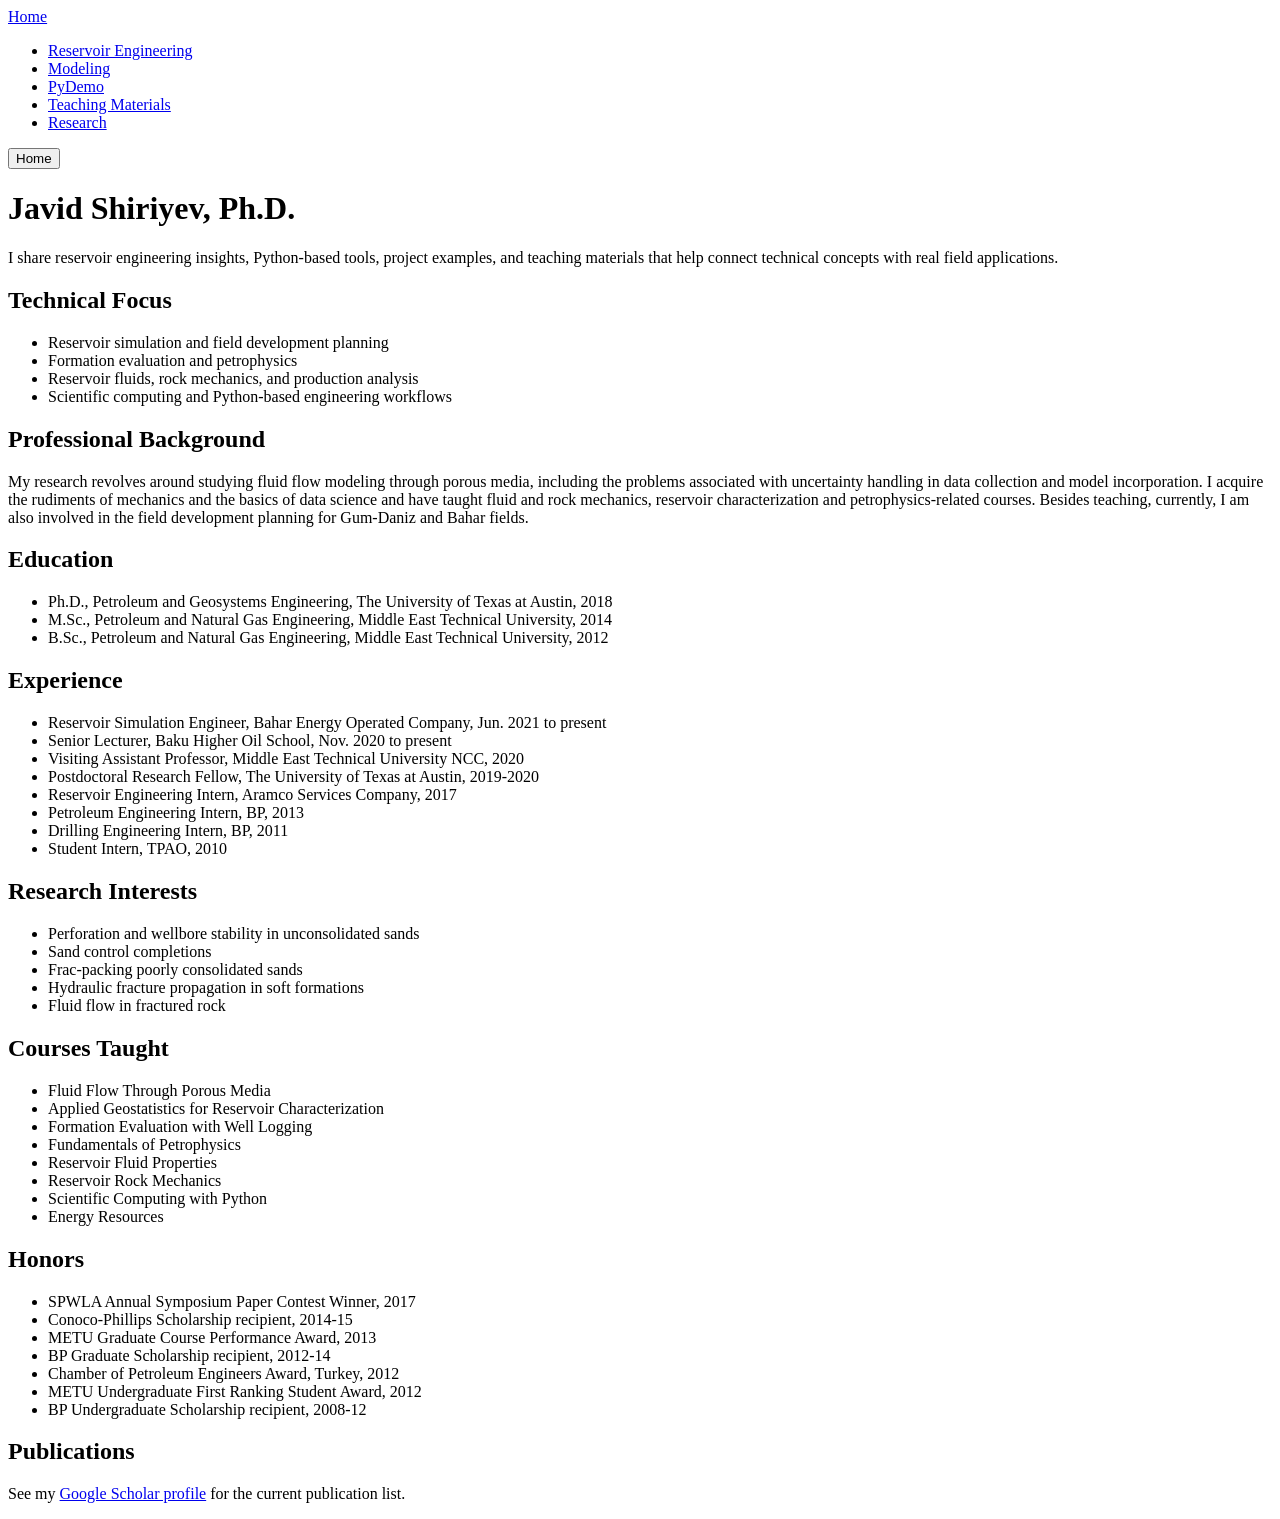
==== index.html @ 0d4826b6 "." ====
<!DOCTYPE html>

<html lang="en">

  <head>

    <meta charset="utf-8" />

    <meta name="viewport" content = "width=device-width, initial-scale=1.0">
    <meta name="keywords" content = "reservoir engineering, reservoir simulation, field development, petrophysics, formation evaluation, python tools, scientific computing, teaching materials">
    <meta name="description" content = "Reservoir engineering portfolio, Python tools, project examples, and teaching materials.">

    <title>Home | Shiriyev Portfolio</title>

    <link rel="stylesheet" href="./styles/main.css">
    <link rel="stylesheet" href="./styles/hybrid.css">

  </head>

  <body>

    <script src="./scripts/header.js"></script>
    <script src="./scripts/footer.js"></script>

    <div id="page-container">

      <page-header></page-header>

      <nav class="ribbon">
        <div class="title">
  <a href=".">Home</a>
</div>
<div class="links">
  <ul>
    
    <li><a href="reservoir_engineering" class="passive">Reservoir Engineering</a></li>
    
    <li><a href="modeling" class="passive">Modeling</a></li>
    
    <li><a href="pydemo" class="passive">PyDemo</a></li>
    
    <li><a href="teaching_materials" class="passive">Teaching Materials</a></li>
    
    <li><a href="research" class="passive">Research</a></li>
    
  </ul>
</div>
<a href="#" class="toggle">
  <span class="bar"></span>
  <span class="bar"></span>
  <span class="bar"></span>
</a>
      </nav>

      <main>

        
        <nav class="sidebar library">
        
          <button class="toggle">Home</button>

<div class="links">



  
</div>
        </nav>
        
        

        <div class="canvas">
          <div id="home" class="item page">
  <div class="column-one">
    <h1>Javid Shiriyev, Ph.D.</h1>

<p>I share reservoir engineering insights, Python-based tools, project examples, and teaching materials that help connect technical concepts with real field applications.</p>

<h2>Technical Focus</h2>

<ul>
<li>Reservoir simulation and field development planning</li>
<li>Formation evaluation and petrophysics</li>
<li>Reservoir fluids, rock mechanics, and production analysis</li>
<li>Scientific computing and Python-based engineering workflows</li>
</ul>

<h2>Professional Background</h2>

<p>My research revolves around studying fluid flow modeling through porous media, including the problems associated with uncertainty handling in data collection and model incorporation. I acquire the rudiments of mechanics and the basics of data science and have taught fluid and rock mechanics, reservoir characterization and petrophysics-related courses. Besides teaching, currently, I am also involved in the field development planning for Gum-Daniz and Bahar fields.</p>

<h2>Education</h2>

<ul>
<li>Ph.D., Petroleum and Geosystems Engineering, The University of Texas at Austin, 2018</li>
<li>M.Sc., Petroleum and Natural Gas Engineering, Middle East Technical University, 2014</li>
<li>B.Sc., Petroleum and Natural Gas Engineering, Middle East Technical University, 2012</li>
</ul>

<h2>Experience</h2>

<ul>
<li>Reservoir Simulation Engineer, Bahar Energy Operated Company, Jun. 2021 to present</li>
<li>Senior Lecturer, Baku Higher Oil School, Nov. 2020 to present</li>
<li>Visiting Assistant Professor, Middle East Technical University NCC, 2020</li>
<li>Postdoctoral Research Fellow, The University of Texas at Austin, 2019-2020</li>
<li>Reservoir Engineering Intern, Aramco Services Company, 2017</li>
<li>Petroleum Engineering Intern, BP, 2013</li>
<li>Drilling Engineering Intern, BP, 2011</li>
<li>Student Intern, TPAO, 2010</li>
</ul>

<h2>Research Interests</h2>

<ul>
<li>Perforation and wellbore stability in unconsolidated sands</li>
<li>Sand control completions</li>
<li>Frac-packing poorly consolidated sands </li>
<li>Hydraulic fracture propagation in soft formations</li>
<li>Fluid flow in fractured rock</li>
</ul>

<h2>Courses Taught</h2>

<ul>
<li>Fluid Flow Through Porous Media</li>
<li>Applied Geostatistics for Reservoir Characterization</li>
<li>Formation Evaluation with Well Logging</li>
<li>Fundamentals of Petrophysics</li>
<li>Reservoir Fluid Properties</li>
<li>Reservoir Rock Mechanics</li>
<li>Scientific Computing with Python</li>
<li>Energy Resources</li>
</ul>

<h2>Honors</h2>

<ul>
<li>SPWLA Annual Symposium Paper Contest Winner, 2017</li>
<li>Conoco-Phillips Scholarship recipient, 2014-15</li>
<li>METU Graduate Course Performance Award, 2013</li>
<li>BP Graduate Scholarship recipient, 2012-14</li>
<li>Chamber of Petroleum Engineers Award, Turkey, 2012</li>
<li>METU Undergraduate First Ranking Student Award, 2012</li>
<li>BP Undergraduate Scholarship recipient, 2008-12</li>
</ul>

<h2>Publications</h2>

<p>See my <a href="https://scholar.google.com/citations?user=YvggY5wAAAAJ&hl=en">Google Scholar profile</a> for the current publication list.</p>

  </div>
</div>

        </div>

      </main>

      <page-footer></page-footer>
      
    </div>

    <script src="./scripts/main.js"></script>
    <script src="./scripts/ribbon.js"></script>
    <script src="./scripts/sidebar.js"></script>
    <script src="./scripts/hybrid.js"></script>
    <script src="./scripts/canvas.js"></script>

  </body>

</html>
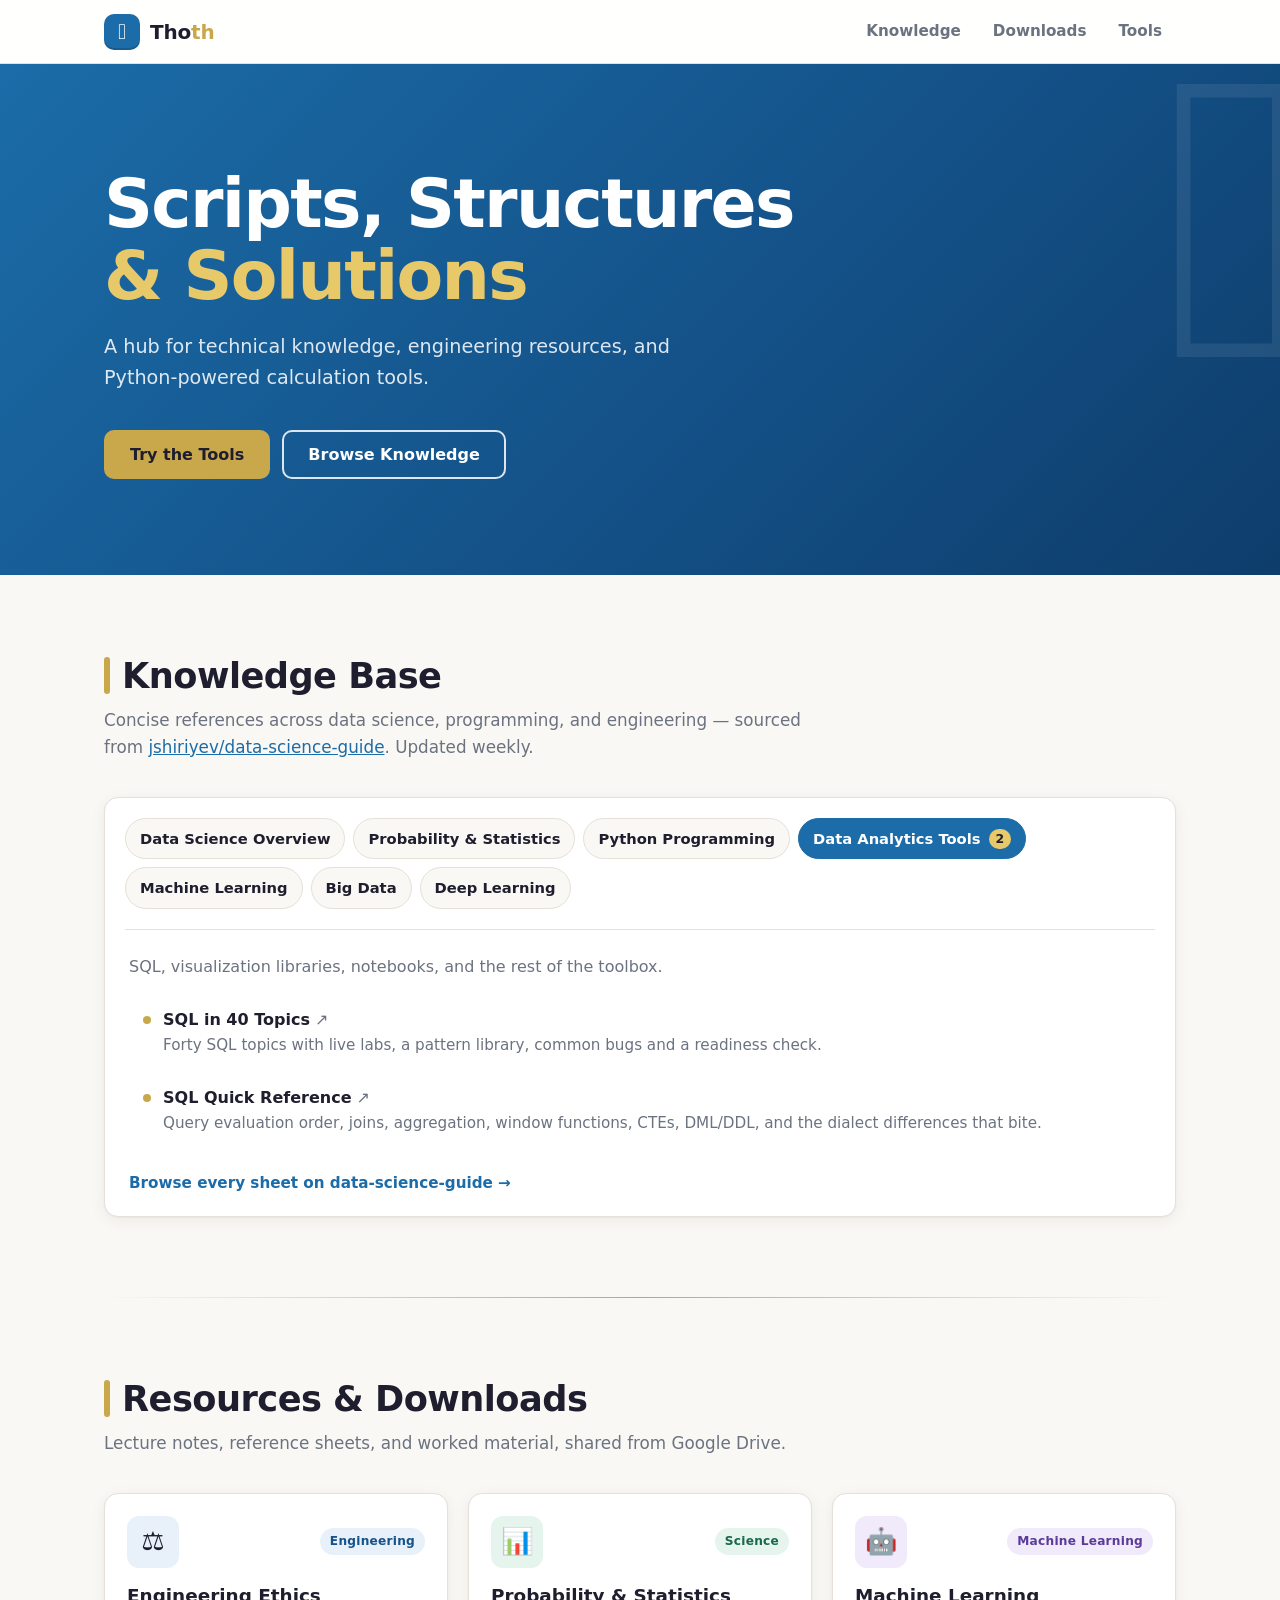
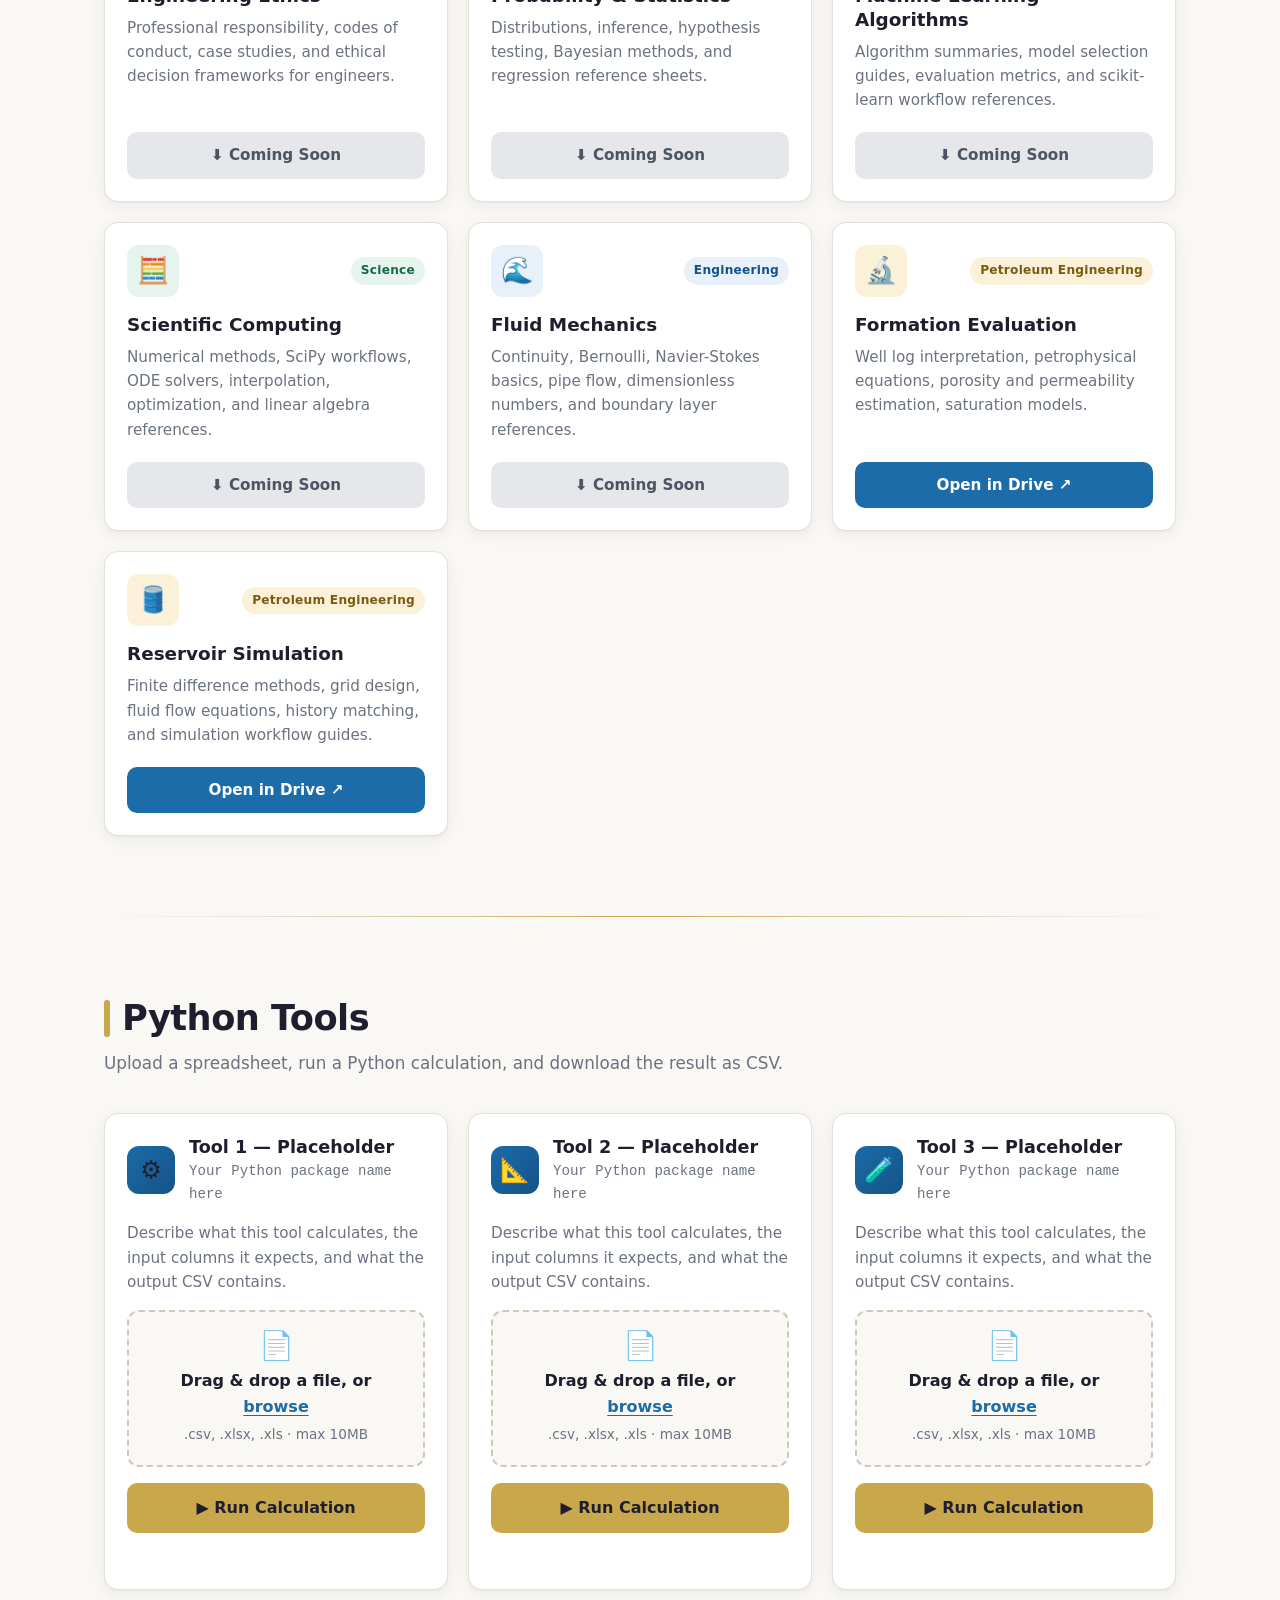
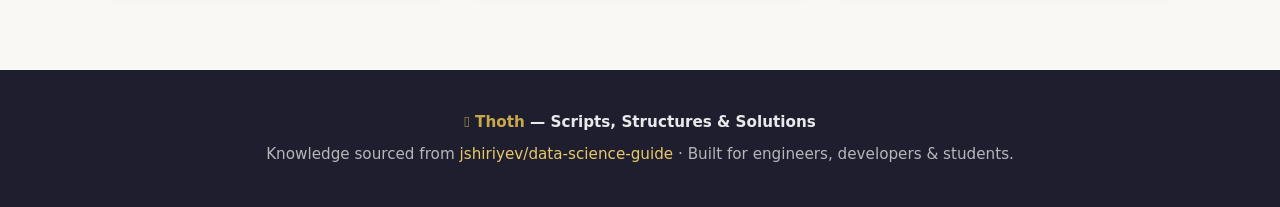
==== commit faeab114: "Replace the site with a single-page Thoth hub Remove the Jinja build system, layouts, docs pages and" ====
--- a/index.html
+++ b/index.html
@@ -1,171 +1,849 @@
 <!DOCTYPE html>
-
 <html lang="en">
-
-  <head>
-
-    <meta charset="utf-8" />
-
-    <meta name="viewport" content = "width=device-width, initial-scale=1.0">
-    <meta name="keywords" content = "reservoir engineering, reservoir simulation, field development, petrophysics, formation evaluation, python tools, scientific computing, teaching materials">
-    <meta name="description" content = "Reservoir engineering portfolio, Python tools, project examples, and teaching materials.">
-
-    <title>Home | Shiriyev Portfolio</title>
-
-    <link rel="stylesheet" href="./styles/main.css">
-    <link rel="stylesheet" href="./styles/hybrid.css">
-
-  </head>
-
-  <body>
-
-    <script src="./scripts/header.js"></script>
-    <script src="./scripts/footer.js"></script>
-
-    <div id="page-container">
-
-      <page-header></page-header>
-
-      <nav class="ribbon">
-        <div class="title">
-  <a href=".">Home</a>
-</div>
-<div class="links">
-  <ul>
-    
-    <li><a href="reservoir_engineering" class="passive">Reservoir Engineering</a></li>
-    
-    <li><a href="modeling" class="passive">Modeling</a></li>
-    
-    <li><a href="pydemo" class="passive">PyDemo</a></li>
-    
-    <li><a href="teaching_materials" class="passive">Teaching Materials</a></li>
-    
-    <li><a href="research" class="passive">Research</a></li>
-    
-  </ul>
-</div>
-<a href="#" class="toggle">
-  <span class="bar"></span>
-  <span class="bar"></span>
-  <span class="bar"></span>
-</a>
-      </nav>
-
-      <main>
-
-        
-        <nav class="sidebar library">
-        
-          <button class="toggle">Home</button>
-
-<div class="links">
-
-
-
-  
-</div>
-        </nav>
-        
-        
-
-        <div class="canvas">
-          <div id="home" class="item page">
-  <div class="column-one">
-    <h1>Javid Shiriyev, Ph.D.</h1>
-
-<p>I share reservoir engineering insights, Python-based tools, project examples, and teaching materials that help connect technical concepts with real field applications.</p>
-
-<h2>Technical Focus</h2>
-
-<ul>
-<li>Reservoir simulation and field development planning</li>
-<li>Formation evaluation and petrophysics</li>
-<li>Reservoir fluids, rock mechanics, and production analysis</li>
-<li>Scientific computing and Python-based engineering workflows</li>
-</ul>
-
-<h2>Professional Background</h2>
-
-<p>My research revolves around studying fluid flow modeling through porous media, including the problems associated with uncertainty handling in data collection and model incorporation. I acquire the rudiments of mechanics and the basics of data science and have taught fluid and rock mechanics, reservoir characterization and petrophysics-related courses. Besides teaching, currently, I am also involved in the field development planning for Gum-Daniz and Bahar fields.</p>
-
-<h2>Education</h2>
-
-<ul>
-<li>Ph.D., Petroleum and Geosystems Engineering, The University of Texas at Austin, 2018</li>
-<li>M.Sc., Petroleum and Natural Gas Engineering, Middle East Technical University, 2014</li>
-<li>B.Sc., Petroleum and Natural Gas Engineering, Middle East Technical University, 2012</li>
-</ul>
-
-<h2>Experience</h2>
-
-<ul>
-<li>Reservoir Simulation Engineer, Bahar Energy Operated Company, Jun. 2021 to present</li>
-<li>Senior Lecturer, Baku Higher Oil School, Nov. 2020 to present</li>
-<li>Visiting Assistant Professor, Middle East Technical University NCC, 2020</li>
-<li>Postdoctoral Research Fellow, The University of Texas at Austin, 2019-2020</li>
-<li>Reservoir Engineering Intern, Aramco Services Company, 2017</li>
-<li>Petroleum Engineering Intern, BP, 2013</li>
-<li>Drilling Engineering Intern, BP, 2011</li>
-<li>Student Intern, TPAO, 2010</li>
-</ul>
-
-<h2>Research Interests</h2>
-
-<ul>
-<li>Perforation and wellbore stability in unconsolidated sands</li>
-<li>Sand control completions</li>
-<li>Frac-packing poorly consolidated sands </li>
-<li>Hydraulic fracture propagation in soft formations</li>
-<li>Fluid flow in fractured rock</li>
-</ul>
-
-<h2>Courses Taught</h2>
-
-<ul>
-<li>Fluid Flow Through Porous Media</li>
-<li>Applied Geostatistics for Reservoir Characterization</li>
-<li>Formation Evaluation with Well Logging</li>
-<li>Fundamentals of Petrophysics</li>
-<li>Reservoir Fluid Properties</li>
-<li>Reservoir Rock Mechanics</li>
-<li>Scientific Computing with Python</li>
-<li>Energy Resources</li>
-</ul>
-
-<h2>Honors</h2>
-
-<ul>
-<li>SPWLA Annual Symposium Paper Contest Winner, 2017</li>
-<li>Conoco-Phillips Scholarship recipient, 2014-15</li>
-<li>METU Graduate Course Performance Award, 2013</li>
-<li>BP Graduate Scholarship recipient, 2012-14</li>
-<li>Chamber of Petroleum Engineers Award, Turkey, 2012</li>
-<li>METU Undergraduate First Ranking Student Award, 2012</li>
-<li>BP Undergraduate Scholarship recipient, 2008-12</li>
-</ul>
-
-<h2>Publications</h2>
-
-<p>See my <a href="https://scholar.google.com/citations?user=YvggY5wAAAAJ&hl=en">Google Scholar profile</a> for the current publication list.</p>
-
+<head>
+<meta charset="utf-8">
+<meta name="viewport" content="width=device-width, initial-scale=1">
+<meta name="color-scheme" content="light">
+<meta name="theme-color" content="#1B6CA8">
+<title>Thoth — Scripts, Structures &amp; Solutions</title>
+<meta name="description" content="A hub for technical knowledge, engineering resources, and Python-powered calculation tools.">
+<link rel="icon" href="data:image/svg+xml,%3Csvg xmlns='http://www.w3.org/2000/svg' viewBox='0 0 64 64'%3E%3Crect width='64' height='64' rx='14' fill='%231B6CA8'/%3E%3Ctext x='32' y='45' font-family='Georgia,serif' font-size='38' font-weight='700' text-anchor='middle' fill='%23e8c96a'%3ET%3C/text%3E%3C/svg%3E">
+<style>
+  :root {
+    color-scheme: light;
+    --blue: #1B6CA8;
+    --blue-dark: #145289;
+    --gold: #C9A84C;
+    --gold-light: #e8c96a;
+    --bg: #FAF8F4;
+    --surface: #FFFFFF;
+    --text: #1E1E2E;
+    --muted: #6B7280;
+    --border: #E5E0D8;
+
+    --nav-h: 64px;
+    --radius: 14px;
+    --shadow: 0 1px 2px rgba(30, 30, 46, .04), 0 4px 16px rgba(30, 30, 46, .06);
+    --shadow-hover: 0 2px 4px rgba(30, 30, 46, .05), 0 12px 28px rgba(30, 30, 46, .10);
+    --font: system-ui, -apple-system, "Segoe UI", Roboto, "Helvetica Neue", Arial, sans-serif;
+    --font-mono: ui-monospace, SFMono-Regular, Menlo, Consolas, "Liberation Mono", monospace;
+    --font-glyph: "Segoe UI Historic", "Noto Sans Egyptian Hieroglyphs", "Aegyptus", serif;
+  }
+
+  *, *::before, *::after { box-sizing: border-box; }
+
+  html { scroll-behavior: smooth; -webkit-text-size-adjust: 100%; }
+  @media (prefers-reduced-motion: reduce) {
+    html { scroll-behavior: auto; }
+    *, *::before, *::after { transition: none !important; }
+  }
+
+  body {
+    margin: 0;
+    background: var(--bg);
+    color: var(--text);
+    font-family: var(--font);
+    font-size: 16px;
+    line-height: 1.6;
+    -webkit-font-smoothing: antialiased;
+    overflow-x: hidden;
+  }
+
+  a { color: var(--blue); }
+  a:hover { color: var(--blue-dark); }
+  :focus-visible { outline: 3px solid var(--gold); outline-offset: 2px; border-radius: 6px; }
+  code { font-family: var(--font-mono); font-size: .9em; }
+
+  .container { width: 100%; max-width: 1120px; margin: 0 auto; padding: 0 24px; }
+  .glyph { font-family: var(--font-glyph); font-style: normal; line-height: 1; }
+
+  /* ── Navigation ─────────────────────────────────────────────── */
+  .nav {
+    position: sticky; top: 0; z-index: 100;
+    height: var(--nav-h);
+    background: rgba(255, 255, 255, .92);
+    -webkit-backdrop-filter: saturate(160%) blur(10px);
+    backdrop-filter: saturate(160%) blur(10px);
+    border-bottom: 1px solid var(--border);
+  }
+  .nav .container { height: 100%; display: flex; align-items: center; justify-content: space-between; gap: 12px; }
+
+  .brand { display: inline-flex; align-items: center; gap: 10px; text-decoration: none; color: var(--text); flex-shrink: 0; }
+  .brand:hover { color: var(--text); }
+  .brand-mark {
+    width: 36px; height: 36px; border-radius: 10px;
+    display: grid; place-items: center;
+    background: var(--blue); color: #fff; font-size: 22px;
+    box-shadow: inset 0 -2px 0 rgba(0, 0, 0, .15);
+  }
+  .brand-name { font-size: 1.25rem; font-weight: 800; letter-spacing: -.01em; }
+  .brand-name span { color: var(--gold); }
+
+  .nav-links { display: flex; gap: 4px; list-style: none; margin: 0; padding: 0; }
+  .nav-links a {
+    display: block; padding: 8px 14px; border-radius: 999px;
+    color: var(--muted); font-size: .95rem; font-weight: 600; text-decoration: none;
+    transition: color .15s, background-color .15s;
+  }
+  .nav-links a:hover { color: var(--blue); background: rgba(27, 108, 168, .06); }
+  .nav-links a.active { color: var(--blue); background: rgba(27, 108, 168, .10); box-shadow: inset 0 -2px 0 var(--gold); }
+
+  /* ── Hero ───────────────────────────────────────────────────── */
+  .hero {
+    position: relative; overflow: hidden;
+    background: linear-gradient(135deg, var(--blue) 0%, var(--blue-dark) 55%, #0e3d6b 100%);
+    color: #fff;
+    padding: 104px 0 96px;
+  }
+  .hero-glyph {
+    position: absolute; top: -.12em; right: -.08em;
+    font-size: clamp(12rem, 32vw, 26rem);
+    color: #fff; opacity: .08;
+    pointer-events: none; user-select: none;
+  }
+  .hero .container { position: relative; }
+  .hero h1 {
+    margin: 0 0 20px;
+    font-size: clamp(2.4rem, 6.2vw, 4.25rem);
+    line-height: 1.06; font-weight: 800; letter-spacing: -.025em;
+  }
+  .hero h1 .accent { color: var(--gold-light); }
+  .hero p { margin: 0 0 36px; max-width: 580px; font-size: clamp(1.05rem, 2vw, 1.2rem); color: rgba(255, 255, 255, .86); }
+  .hero-actions { display: flex; flex-wrap: wrap; gap: 12px; }
+
+  .btn {
+    display: inline-flex; align-items: center; justify-content: center; gap: 8px;
+    padding: 13px 24px; border-radius: 10px;
+    font: inherit; font-weight: 700; font-size: 1rem; line-height: 1.2;
+    text-decoration: none; cursor: pointer; border: 2px solid transparent;
+    transition: background-color .15s, border-color .15s, color .15s, transform .15s, box-shadow .15s;
+  }
+  .btn-gold { background: var(--gold); color: var(--text); border-color: var(--gold); }
+  .btn-gold:hover { background: var(--gold-light); border-color: var(--gold-light); color: var(--text); transform: translateY(-1px); }
+  .btn-ghost { background: transparent; color: #fff; border-color: rgba(255, 255, 255, .85); }
+  .btn-ghost:hover { background: rgba(255, 255, 255, .12); color: #fff; border-color: #fff; }
+
+  /* ── Sections ───────────────────────────────────────────────── */
+  .section { padding: 80px 0; scroll-margin-top: var(--nav-h); }
+  .section-head { margin-bottom: 36px; }
+  .section-head h2 {
+    display: flex; align-items: center; gap: 12px;
+    margin: 0 0 10px; font-size: clamp(1.7rem, 3.4vw, 2.2rem); line-height: 1.2; letter-spacing: -.015em;
+  }
+  .section-head h2::before { content: ""; width: 6px; height: 1.05em; border-radius: 3px; background: var(--gold); flex-shrink: 0; }
+  .section-head p { margin: 0; max-width: 720px; color: var(--muted); font-size: 1.05rem; }
+
+  hr.divider {
+    border: 0; height: 1px; margin: 0 auto; max-width: 1072px;
+    background: linear-gradient(90deg, transparent, var(--border) 15%, var(--gold) 50%, var(--border) 85%, transparent);
+  }
+
+  .card-surface { background: var(--surface); border: 1px solid var(--border); border-radius: var(--radius); box-shadow: var(--shadow); }
+
+  /* ── Knowledge Base ─────────────────────────────────────────── */
+  .kb { padding: 20px; }
+  .tabs { display: flex; flex-wrap: wrap; gap: 8px; padding-bottom: 20px; border-bottom: 1px solid var(--border); }
+  .tab {
+    display: inline-flex; align-items: center; gap: 8px;
+    padding: 8px 14px; border-radius: 999px;
+    border: 1px solid var(--border); background: var(--bg); color: var(--text);
+    font: inherit; font-size: .92rem; font-weight: 600; cursor: pointer;
+    transition: background-color .15s, color .15s, border-color .15s;
+  }
+  .tab:hover { border-color: var(--blue); color: var(--blue); }
+  .tab[aria-selected="true"] { background: var(--blue); border-color: var(--blue); color: #fff; }
+  .tab .count {
+    min-width: 22px; padding: 0 7px; border-radius: 999px;
+    background: rgba(201, 168, 76, .22); color: #6b5210;
+    font-size: .78rem; font-weight: 700; line-height: 20px; text-align: center;
+  }
+  .tab[aria-selected="true"] .count { background: var(--gold-light); color: var(--text); }
+
+  .tabpanel { padding: 24px 4px 4px; }
+  .tabpanel:focus-visible { outline-offset: 4px; }
+  .panel-blurb { margin: 0 0 16px; color: var(--muted); }
+
+  .sheet-list { list-style: none; margin: 0; padding: 0; display: grid; gap: 4px; }
+  .sheet-list a {
+    position: relative; display: block;
+    padding: 12px 14px 12px 34px; border-radius: 10px;
+    color: var(--text); text-decoration: none;
+    transition: background-color .15s;
+  }
+  .sheet-list a::before {
+    content: ""; position: absolute; left: 14px; top: 21px;
+    width: 8px; height: 8px; border-radius: 50%; background: var(--gold);
+  }
+  .sheet-list a:hover { background: #F5F1E8; }
+  .sheet-list strong { display: block; font-weight: 700; color: var(--text); }
+  .sheet-list a:hover strong { color: var(--blue); }
+  .sheet-list strong::after { content: " ↗"; color: var(--muted); font-weight: 400; }
+  .sheet-list span { display: block; color: var(--muted); font-size: .95rem; }
+
+  .notice {
+    margin: 0; padding: 18px 20px; border-radius: 12px;
+    border: 2px dashed var(--gold); background: #FFF8E6; color: #6b5210;
+  }
+  .notice code { background: rgba(201, 168, 76, .18); padding: 1px 6px; border-radius: 5px; color: #5a4409; }
+
+  .kb-foot { margin: 20px 4px 0; font-size: .95rem; }
+  .kb-foot a { font-weight: 600; text-decoration: none; }
+  .kb-foot a:hover { text-decoration: underline; }
+
+  /* ── Shared card grid ───────────────────────────────────────── */
+  .grid { display: grid; gap: 20px; }
+  .grid-res { grid-template-columns: repeat(auto-fill, minmax(min(290px, 100%), 1fr)); }
+  .grid-tools { grid-template-columns: repeat(auto-fill, minmax(min(320px, 100%), 1fr)); }
+
+  .tone-eng  { --tone-bg: #E8F1FA; --tone-fg: #145289; }
+  .tone-sci  { --tone-bg: #E6F4EE; --tone-fg: #17694A; }
+  .tone-ml   { --tone-bg: #F0EAFB; --tone-fg: #5B3A99; }
+  .tone-pet  { --tone-bg: #FBF1D9; --tone-fg: #7A5A12; }
+
+  /* ── Resources & Downloads ──────────────────────────────────── */
+  .res-card {
+    display: flex; flex-direction: column; padding: 22px;
+    transition: transform .18s, box-shadow .18s;
+  }
+  .res-card:hover { transform: translateY(-2px); box-shadow: var(--shadow-hover); }
+  .res-top { display: flex; align-items: center; justify-content: space-between; gap: 12px; margin-bottom: 16px; }
+  .res-icon {
+    width: 52px; height: 52px; border-radius: 12px; flex-shrink: 0;
+    display: grid; place-items: center; font-size: 26px;
+    background: var(--tone-bg);
+  }
+  .badge {
+    display: inline-block; padding: 4px 10px; border-radius: 999px;
+    background: var(--tone-bg); color: var(--tone-fg);
+    font-size: .76rem; font-weight: 700; letter-spacing: .02em; text-align: right;
+  }
+  .res-card h3 { margin: 0 0 8px; font-size: 1.15rem; line-height: 1.3; }
+  .res-card p { margin: 0 0 20px; color: var(--muted); font-size: .95rem; }
+
+  .btn-dl {
+    margin-top: auto; align-self: stretch;
+    display: inline-flex; align-items: center; justify-content: center; gap: 8px;
+    padding: 11px 16px; border-radius: 10px;
+    background: var(--blue); color: #fff;
+    font-weight: 700; font-size: .95rem; text-decoration: none;
+    transition: background-color .15s;
+  }
+  .btn-dl:hover { background: var(--blue-dark); color: #fff; }
+  .btn-dl.is-disabled { background: #E5E7EB; color: #4B5563; cursor: not-allowed; }
+  .btn-dl.is-disabled:hover { background: #E5E7EB; color: #4B5563; }
+
+  /* ── Python Tools ───────────────────────────────────────────── */
+  .tool-card { display: flex; flex-direction: column; gap: 16px; padding: 22px; }
+  .tool-head { display: flex; align-items: center; gap: 14px; }
+  .tool-icon {
+    width: 48px; height: 48px; border-radius: 12px; flex-shrink: 0;
+    display: grid; place-items: center; font-size: 24px;
+    background: linear-gradient(135deg, var(--blue), var(--blue-dark));
+  }
+  .tool-head h3 { margin: 0; font-size: 1.1rem; line-height: 1.3; }
+  .tool-sub { margin: 2px 0 0; color: var(--muted); font-size: .88rem; font-family: var(--font-mono); }
+  .tool-desc { margin: 0; color: var(--muted); font-size: .95rem; }
+
+  .dropzone {
+    display: flex; flex-direction: column; align-items: center; justify-content: center; gap: 4px;
+    min-height: 148px; padding: 20px 16px; border-radius: 12px;
+    border: 2px dashed #CFC8BB; background: var(--bg);
+    text-align: center; cursor: pointer;
+    transition: border-color .15s, background-color .15s;
+  }
+  .dropzone:hover, .dropzone.is-over { border-color: var(--blue); background: #EEF5FB; }
+  .dropzone.has-file { border-style: solid; border-color: var(--gold); background: #FFFBF0; }
+  .dz-icon { font-size: 28px; line-height: 1; margin-bottom: 4px; }
+  .dz-main { font-weight: 600; }
+  .dz-main u { color: var(--blue); text-underline-offset: 3px; }
+  .dz-hint { color: var(--muted); font-size: .85rem; }
+  .dz-file { margin-top: 6px; max-width: 100%; font-weight: 700; color: var(--text); word-break: break-all; }
+
+  .btn-run {
+    width: 100%; padding: 12px 16px; border-radius: 10px; border: 0;
+    background: var(--gold); color: var(--text);
+    font: inherit; font-weight: 700; cursor: pointer;
+    transition: background-color .15s;
+  }
+  .btn-run:hover { background: var(--gold-light); }
+  .btn-run:disabled { opacity: .65; cursor: progress; }
+
+  .tool-status { min-height: 1.5em; margin-top: -4px; font-size: .92rem; font-weight: 600; }
+  .tool-status.is-warn  { color: #92400E; }
+  .tool-status.is-error { color: #B42318; }
+  .tool-status.is-ok    { color: #17694A; }
+  .tool-status.is-busy  { color: var(--blue); }
+
+  /* ── Footer ─────────────────────────────────────────────────── */
+  .footer { background: var(--text); color: rgba(255, 255, 255, .68); padding: 40px 0; text-align: center; font-size: .95rem; }
+  .footer p { margin: 0; }
+  .footer p + p { margin-top: 8px; }
+  .footer .f-brand { color: rgba(255, 255, 255, .9); font-weight: 600; }
+  .footer .f-brand .glyph, .footer .f-brand strong { color: var(--gold); }
+  .footer a { color: var(--gold-light); text-decoration: none; }
+  .footer a:hover { color: #fff; text-decoration: underline; }
+
+  /* ── Responsive ─────────────────────────────────────────────── */
+  @media (max-width: 720px) {
+    .section { padding: 56px 0; }
+    .hero { padding: 72px 0 64px; }
+    .kb { padding: 16px; }
+  }
+  @media (max-width: 480px) {
+    .container { padding: 0 16px; }
+    .brand { gap: 8px; }
+    .brand-mark { width: 32px; height: 32px; font-size: 19px; border-radius: 9px; }
+    .brand-name { font-size: 1.1rem; }
+    .nav-links { gap: 0; }
+    .nav-links a { padding: 7px 9px; font-size: .88rem; }
+    .hero-actions .btn { flex: 1 1 100%; }
+    .tabs { gap: 6px; }
+    .tab { padding: 7px 12px; font-size: .88rem; }
+    .res-card, .tool-card { padding: 18px; }
+  }
+</style>
+</head>
+<body>
+
+<nav class="nav" aria-label="Primary">
+  <div class="container">
+    <a class="brand" href="#top" aria-label="Thoth — back to top">
+      <span class="brand-mark glyph" aria-hidden="true">𓅓</span>
+      <span class="brand-name">Tho<span>th</span></span>
+    </a>
+    <ul class="nav-links">
+      <li><a href="#knowledge">Knowledge</a></li>
+      <li><a href="#downloads">Downloads</a></li>
+      <li><a href="#tools">Tools</a></li>
+    </ul>
   </div>
-</div>
-
+</nav>
+
+<header class="hero" id="top">
+  <span class="hero-glyph glyph" aria-hidden="true">𓂀</span>
+  <div class="container">
+    <h1>Scripts, Structures<br><span class="accent">&amp; Solutions</span></h1>
+    <p>A hub for technical knowledge, engineering resources, and Python-powered calculation tools.</p>
+    <div class="hero-actions">
+      <a class="btn btn-gold" href="#tools">Try the Tools</a>
+      <a class="btn btn-ghost" href="#knowledge">Browse Knowledge</a>
+    </div>
+  </div>
+</header>
+
+<main>
+
+  <!-- ── Section 1 — Knowledge Base ─────────────────────────────
+       Tabs are built by the script below from data-science-guide's published
+       catalog (data/catalog.js), so new weekly sheets appear here on their own. -->
+  <section class="section" id="knowledge" aria-labelledby="knowledge-title">
+    <div class="container">
+      <div class="section-head">
+        <h2 id="knowledge-title">Knowledge Base</h2>
+        <p>Concise references across data science, programming, and engineering — sourced from <a href="https://github.com/jshiriyev/data-science-guide">jshiriyev/data-science-guide</a>. Updated weekly.</p>
+      </div>
+      <div class="kb card-surface">
+        <div class="tabs" role="tablist" aria-label="Knowledge subjects" id="kb-tabs"></div>
+        <div id="kb-panels">
+          <noscript>
+            <p class="notice">This section needs JavaScript. Browse the sheets directly at <a href="https://jshiriyev.github.io/data-science-guide/">jshiriyev.github.io/data-science-guide</a>.</p>
+          </noscript>
         </div>
-
-      </main>
-
-      <page-footer></page-footer>
-      
+        <p class="kb-foot"><a href="https://jshiriyev.github.io/data-science-guide/">Browse every sheet on data-science-guide →</a></p>
+      </div>
     </div>
-
-    <script src="./scripts/main.js"></script>
-    <script src="./scripts/ribbon.js"></script>
-    <script src="./scripts/sidebar.js"></script>
-    <script src="./scripts/hybrid.js"></script>
-    <script src="./scripts/canvas.js"></script>
-
-  </body>
-
-</html>+  </section>
+
+  <hr class="divider">
+
+  <!-- ── Section 2 — Resources & Downloads ──────────────────────
+       To publish a "Coming Soon" card: share its Drive item as "Anyone with the link",
+       set href to the link (folder URL, or https://drive.google.com/uc?export=download&id=FILE_ID
+       for a ZIP), remove the is-disabled class and aria-disabled/tabindex, and change the label. -->
+  <section class="section" id="downloads" aria-labelledby="downloads-title">
+    <div class="container">
+      <div class="section-head">
+        <h2 id="downloads-title">Resources &amp; Downloads</h2>
+        <p>Lecture notes, reference sheets, and worked material, shared from Google Drive.</p>
+      </div>
+      <div class="grid grid-res">
+
+        <article class="res-card card-surface">
+          <div class="res-top">
+            <div class="res-icon tone-eng" aria-hidden="true">⚖️</div>
+            <span class="badge tone-eng">Engineering</span>
+          </div>
+          <h3>Engineering Ethics</h3>
+          <p>Professional responsibility, codes of conduct, case studies, and ethical decision frameworks for engineers.</p>
+          <!-- Drive: Shared Drives/Engineering_Ethics (private) -->
+          <a class="btn-dl is-disabled" href="#" aria-disabled="true" tabindex="-1">⬇ Coming Soon</a>
+        </article>
+
+        <article class="res-card card-surface">
+          <div class="res-top">
+            <div class="res-icon tone-sci" aria-hidden="true">📊</div>
+            <span class="badge tone-sci">Science</span>
+          </div>
+          <h3>Probability &amp; Statistics</h3>
+          <p>Distributions, inference, hypothesis testing, Bayesian methods, and regression reference sheets.</p>
+          <!-- Drive: Lectures/DS01_Probability_and_Statistics (private) -->
+          <a class="btn-dl is-disabled" href="#" aria-disabled="true" tabindex="-1">⬇ Coming Soon</a>
+        </article>
+
+        <article class="res-card card-surface">
+          <div class="res-top">
+            <div class="res-icon tone-ml" aria-hidden="true">🤖</div>
+            <span class="badge tone-ml">Machine Learning</span>
+          </div>
+          <h3>Machine Learning Algorithms</h3>
+          <p>Algorithm summaries, model selection guides, evaluation metrics, and scikit-learn workflow references.</p>
+          <!-- Drive: Lectures/DS03_Machine_Learning_Algorithms (private) -->
+          <a class="btn-dl is-disabled" href="#" aria-disabled="true" tabindex="-1">⬇ Coming Soon</a>
+        </article>
+
+        <article class="res-card card-surface">
+          <div class="res-top">
+            <div class="res-icon tone-sci" aria-hidden="true">🧮</div>
+            <span class="badge tone-sci">Science</span>
+          </div>
+          <h3>Scientific Computing</h3>
+          <p>Numerical methods, SciPy workflows, ODE solvers, interpolation, optimization, and linear algebra references.</p>
+          <!-- Drive: Lectures/SE01_Scientific_Computing (private) -->
+          <a class="btn-dl is-disabled" href="#" aria-disabled="true" tabindex="-1">⬇ Coming Soon</a>
+        </article>
+
+        <article class="res-card card-surface">
+          <div class="res-top">
+            <div class="res-icon tone-eng" aria-hidden="true">🌊</div>
+            <span class="badge tone-eng">Engineering</span>
+          </div>
+          <h3>Fluid Mechanics</h3>
+          <p>Continuity, Bernoulli, Navier-Stokes basics, pipe flow, dimensionless numbers, and boundary layer references.</p>
+          <!-- Drive: Lectures/PG03_Advanced_Fluid_Mechanics (private) -->
+          <a class="btn-dl is-disabled" href="#" aria-disabled="true" tabindex="-1">⬇ Coming Soon</a>
+        </article>
+
+        <article class="res-card card-surface">
+          <div class="res-top">
+            <div class="res-icon tone-pet" aria-hidden="true">🔬</div>
+            <span class="badge tone-pet">Petroleum Engineering</span>
+          </div>
+          <h3>Formation Evaluation</h3>
+          <p>Well log interpretation, petrophysical equations, porosity and permeability estimation, saturation models.</p>
+          <!-- Drive: Lectures/RE02_Formation_Evaluation (shared: anyone with the link) -->
+          <a class="btn-dl" href="https://drive.google.com/drive/folders/1L6ktgzcgU6HB0UzKwDOKYeyKz6K-0_cU" target="_blank" rel="noopener">Open in Drive ↗</a>
+        </article>
+
+        <article class="res-card card-surface">
+          <div class="res-top">
+            <div class="res-icon tone-pet" aria-hidden="true">🛢️</div>
+            <span class="badge tone-pet">Petroleum Engineering</span>
+          </div>
+          <h3>Reservoir Simulation</h3>
+          <p>Finite difference methods, grid design, fluid flow equations, history matching, and simulation workflow guides.</p>
+          <!-- Drive: Lectures/RE04_Reservoir_Simulation (shared: anyone with the link) -->
+          <a class="btn-dl" href="https://drive.google.com/drive/folders/1_zIODaMIsAbgS-oXFmz--JEjFouppfVx" target="_blank" rel="noopener">Open in Drive ↗</a>
+        </article>
+
+      </div>
+    </div>
+  </section>
+
+  <hr class="divider">
+
+  <!-- ── Section 3 — Python Tools ───────────────────────────────
+       Each card POSTs its file to API_BASE + /toolN/run (see the script below). -->
+  <section class="section" id="tools" aria-labelledby="tools-title">
+    <div class="container">
+      <div class="section-head">
+        <h2 id="tools-title">Python Tools</h2>
+        <p>Upload a spreadsheet, run a Python calculation, and download the result as CSV.</p>
+      </div>
+      <div class="grid grid-tools">
+
+        <article class="tool-card card-surface" data-tool="1">
+          <header class="tool-head">
+            <div class="tool-icon" aria-hidden="true">⚙️</div>
+            <div>
+              <h3>Tool 1 — Placeholder</h3>
+              <p class="tool-sub">Your Python package name here</p>
+            </div>
+          </header>
+          <p class="tool-desc">Describe what this tool calculates, the input columns it expects, and what the output CSV contains.</p>
+          <div class="dropzone" role="button" tabindex="0" aria-label="Choose a data file for Tool 1">
+            <span class="dz-icon" aria-hidden="true">📄</span>
+            <span class="dz-main">Drag &amp; drop a file, or <u>browse</u></span>
+            <span class="dz-hint">.csv, .xlsx, .xls · max 10MB</span>
+            <span class="dz-file" hidden></span>
+          </div>
+          <input type="file" accept=".csv,.xlsx,.xls" hidden>
+          <button class="btn-run" type="button">▶ Run Calculation</button>
+          <div class="tool-status" role="status" aria-live="polite"></div>
+        </article>
+
+        <article class="tool-card card-surface" data-tool="2">
+          <header class="tool-head">
+            <div class="tool-icon" aria-hidden="true">📐</div>
+            <div>
+              <h3>Tool 2 — Placeholder</h3>
+              <p class="tool-sub">Your Python package name here</p>
+            </div>
+          </header>
+          <p class="tool-desc">Describe what this tool calculates, the input columns it expects, and what the output CSV contains.</p>
+          <div class="dropzone" role="button" tabindex="0" aria-label="Choose a data file for Tool 2">
+            <span class="dz-icon" aria-hidden="true">📄</span>
+            <span class="dz-main">Drag &amp; drop a file, or <u>browse</u></span>
+            <span class="dz-hint">.csv, .xlsx, .xls · max 10MB</span>
+            <span class="dz-file" hidden></span>
+          </div>
+          <input type="file" accept=".csv,.xlsx,.xls" hidden>
+          <button class="btn-run" type="button">▶ Run Calculation</button>
+          <div class="tool-status" role="status" aria-live="polite"></div>
+        </article>
+
+        <article class="tool-card card-surface" data-tool="3">
+          <header class="tool-head">
+            <div class="tool-icon" aria-hidden="true">🧪</div>
+            <div>
+              <h3>Tool 3 — Placeholder</h3>
+              <p class="tool-sub">Your Python package name here</p>
+            </div>
+          </header>
+          <p class="tool-desc">Describe what this tool calculates, the input columns it expects, and what the output CSV contains.</p>
+          <div class="dropzone" role="button" tabindex="0" aria-label="Choose a data file for Tool 3">
+            <span class="dz-icon" aria-hidden="true">📄</span>
+            <span class="dz-main">Drag &amp; drop a file, or <u>browse</u></span>
+            <span class="dz-hint">.csv, .xlsx, .xls · max 10MB</span>
+            <span class="dz-file" hidden></span>
+          </div>
+          <input type="file" accept=".csv,.xlsx,.xls" hidden>
+          <button class="btn-run" type="button">▶ Run Calculation</button>
+          <div class="tool-status" role="status" aria-live="polite"></div>
+        </article>
+
+      </div>
+    </div>
+  </section>
+
+</main>
+
+<footer class="footer">
+  <div class="container">
+    <p class="f-brand"><span class="glyph" aria-hidden="true">𓅓</span> <strong>Thoth</strong> — Scripts, Structures &amp; Solutions</p>
+    <p>Knowledge sourced from <a href="https://github.com/jshiriyev/data-science-guide">jshiriyev/data-science-guide</a> · Built for engineers, developers &amp; students.</p>
+  </div>
+</footer>
+
+<script>
+(function () {
+  'use strict';
+
+  // ── Configuration ──────────────────────────────────────────────
+  // Published data-science-guide site; its data/catalog.js lists every sheet.
+  var DSG_BASE = 'https://jshiriyev.github.io/data-science-guide/';
+  // FastAPI backend for the Python tools. Swap for the deployed URL later.
+  var API_BASE = 'http://localhost:8000';
+  var MAX_BYTES = 10 * 1024 * 1024;
+  var ALLOWED_EXT = ['.csv', '.xlsx', '.xls'];
+
+  // Tab order and labels. Folder ids must match data-science-guide's subject folders.
+  var SUBJECTS = [
+    { id: 'data-science-overview',       label: 'Data Science Overview' },
+    { id: 'probability-and-statistics',  label: 'Probability & Statistics' },
+    { id: 'python-programming',          label: 'Python Programming' },
+    { id: 'data-analytics-tools',        label: 'Data Analytics Tools' },
+    { id: 'machine-learning-algorithms', label: 'Machine Learning' },
+    { id: 'big-data-principles',         label: 'Big Data' },
+    { id: 'deep-learning-methods',       label: 'Deep Learning' }
+  ];
+
+  // Shown immediately and kept if the live catalog cannot be loaded.
+  var SNAPSHOT = {
+    subjects: [
+      { id: 'data-science-overview', blurb: 'The shape of the field: workflow, roles, and how the pieces fit together.', sheets: [] },
+      { id: 'probability-and-statistics', blurb: 'Distributions, estimation, hypothesis testing, and inference.', sheets: [] },
+      { id: 'python-programming', blurb: 'The language itself, plus the idioms that show up in analysis code.', sheets: [] },
+      { id: 'data-analytics-tools', blurb: 'SQL, visualization libraries, notebooks, and the rest of the toolbox.', sheets: [
+        { title: 'SQL in 40 Topics', blurb: 'Forty SQL topics with live labs, a pattern library, common bugs and a readiness check.', href: 'data-analytics-tools/SQL_Cheat_Sheet.html' },
+        { title: 'SQL Quick Reference', blurb: 'Query evaluation order, joins, aggregation, window functions, CTEs, DML/DDL, and the dialect differences that bite.', href: 'data-analytics-tools/sql-quick-reference.html' }
+      ] },
+      { id: 'machine-learning-algorithms', blurb: 'Supervised and unsupervised methods, training, and evaluation.', sheets: [] },
+      { id: 'big-data-principles', blurb: 'Distributed storage and compute, and what changes at scale.', sheets: [] },
+      { id: 'deep-learning-methods', blurb: 'Neural architectures, training dynamics, and where each one applies.', sheets: [] }
+    ]
+  };
+
+  function el(tag, attrs, children) {
+    var node = document.createElement(tag);
+    if (attrs) Object.keys(attrs).forEach(function (k) {
+      if (k === 'text') node.textContent = attrs[k];
+      else if (k === 'className') node.className = attrs[k];
+      else node.setAttribute(k, attrs[k]);
+    });
+    (children || []).forEach(function (c) { if (c) node.appendChild(c); });
+    return node;
+  }
+
+  // ── Navigation: active link on scroll ──────────────────────────
+  var nav = document.querySelector('.nav');
+  var navLinks = Array.prototype.slice.call(document.querySelectorAll('.nav-links a'));
+  var sections = navLinks.map(function (a) { return document.querySelector(a.hash); });
+
+  function updateActiveLink() {
+    var line = nav.offsetHeight + window.innerHeight * 0.25;
+    var current = null;
+    sections.forEach(function (s) { if (s.getBoundingClientRect().top <= line) current = s.id; });
+    var atBottom = window.innerHeight + window.scrollY >= document.documentElement.scrollHeight - 2;
+    if (atBottom) current = sections[sections.length - 1].id;
+    navLinks.forEach(function (a) {
+      var on = a.hash === '#' + current;
+      a.classList.toggle('active', on);
+      if (on) a.setAttribute('aria-current', 'location'); else a.removeAttribute('aria-current');
+    });
+  }
+
+  var ticking = false;
+  window.addEventListener('scroll', function () {
+    if (ticking) return;
+    ticking = true;
+    requestAnimationFrame(function () { ticking = false; updateActiveLink(); });
+  }, { passive: true });
+  window.addEventListener('resize', updateActiveLink);
+  updateActiveLink();
+
+  // ── Knowledge Base tabs ────────────────────────────────────────
+  var tabsEl = document.getElementById('kb-tabs');
+  var panelsEl = document.getElementById('kb-panels');
+  var activeId = null;
+
+  function sheetUrl(href) {
+    try {
+      var url = new URL(href, DSG_BASE);
+      return (url.protocol === 'https:' || url.protocol === 'http:') ? url.href : null;
+    } catch (e) { return null; }
+  }
+
+  function normalise(catalog) {
+    var byId = {};
+    (catalog.subjects || []).forEach(function (s) { byId[s.id] = s; });
+    var list = SUBJECTS.map(function (s) {
+      var c = byId[s.id] || {};
+      return { id: s.id, label: s.label, blurb: c.blurb || '', sheets: c.sheets || [] };
+    });
+    // A subject added to data-science-guide later still gets a tab, after the known ones.
+    (catalog.subjects || []).forEach(function (s) {
+      if (!SUBJECTS.some(function (k) { return k.id === s.id; })) {
+        list.push({ id: s.id, label: s.title || s.id, blurb: s.blurb || '', sheets: s.sheets || [] });
+      }
+    });
+    return list;
+  }
+
+  function buildPanel(subject) {
+    var panel = el('div', {
+      className: 'tabpanel', role: 'tabpanel', id: 'kb-panel-' + subject.id,
+      'aria-labelledby': 'kb-tab-' + subject.id, tabindex: '0'
+    });
+    if (subject.blurb) panel.appendChild(el('p', { className: 'panel-blurb', text: subject.blurb }));
+
+    var sheets = subject.sheets.filter(function (s) { return s && s.title && sheetUrl(s.href); });
+    if (!sheets.length) {
+      var notice = el('p', { className: 'notice' });
+      notice.appendChild(document.createTextNode('Content coming soon. Add cheat sheets to '));
+      notice.appendChild(el('code', { text: subject.id + '/' }));
+      notice.appendChild(document.createTextNode(' to populate this section.'));
+      panel.appendChild(notice);
+      return panel;
+    }
+
+    var ul = el('ul', { className: 'sheet-list' });
+    sheets.forEach(function (s) {
+      var link = el('a', { href: sheetUrl(s.href) }, [el('strong', { text: s.title })]);
+      if (s.blurb) link.appendChild(el('span', { text: s.blurb }));
+      ul.appendChild(el('li', null, [link]));
+    });
+    panel.appendChild(ul);
+    return panel;
+  }
+
+  function selectTab(id, focus) {
+    activeId = id;
+    Array.prototype.forEach.call(tabsEl.children, function (tab) {
+      var on = tab.dataset.id === id;
+      tab.setAttribute('aria-selected', on ? 'true' : 'false');
+      tab.tabIndex = on ? 0 : -1;
+      if (on && focus) tab.focus();
+    });
+    Array.prototype.forEach.call(panelsEl.querySelectorAll('.tabpanel'), function (p) {
+      p.hidden = p.id !== 'kb-panel-' + id;
+    });
+  }
+
+  function renderKnowledge(catalog) {
+    var subjects = normalise(catalog);
+    if (!subjects.some(function (s) { return s.id === activeId; })) {
+      var firstWithSheets = subjects.filter(function (s) { return s.sheets.length; })[0];
+      activeId = (firstWithSheets || subjects[0]).id;
+    }
+
+    tabsEl.textContent = '';
+    panelsEl.querySelectorAll('.tabpanel').forEach(function (p) { p.remove(); });
+
+    subjects.forEach(function (s) {
+      var tab = el('button', {
+        className: 'tab', type: 'button', role: 'tab',
+        id: 'kb-tab-' + s.id, 'aria-controls': 'kb-panel-' + s.id
+      }, [document.createTextNode(s.label)]);
+      tab.dataset.id = s.id;
+      if (s.sheets.length) tab.appendChild(el('span', { className: 'count', text: String(s.sheets.length), 'aria-label': s.sheets.length + (s.sheets.length === 1 ? ' sheet' : ' sheets') }));
+      tabsEl.appendChild(tab);
+      panelsEl.appendChild(buildPanel(s));
+    });
+    selectTab(activeId, false);
+  }
+
+  tabsEl.addEventListener('click', function (e) {
+    var tab = e.target.closest('.tab');
+    if (tab) selectTab(tab.dataset.id, false);
+  });
+
+  tabsEl.addEventListener('keydown', function (e) {
+    var tabs = Array.prototype.slice.call(tabsEl.children);
+    var i = tabs.findIndex(function (t) { return t.dataset.id === activeId; });
+    var next = null;
+    if (e.key === 'ArrowRight' || e.key === 'ArrowDown') next = (i + 1) % tabs.length;
+    else if (e.key === 'ArrowLeft' || e.key === 'ArrowUp') next = (i - 1 + tabs.length) % tabs.length;
+    else if (e.key === 'Home') next = 0;
+    else if (e.key === 'End') next = tabs.length - 1;
+    if (next === null) return;
+    e.preventDefault();
+    selectTab(tabs[next].dataset.id, true);
+  });
+
+  renderKnowledge(SNAPSHOT);
+
+  // Then swap in the live catalog, which data-science-guide regenerates on every deploy.
+  var catalogScript = document.createElement('script');
+  catalogScript.src = DSG_BASE + 'data/catalog.js';
+  catalogScript.async = true;
+  catalogScript.onload = function () {
+    var live = window.DSG_CATALOG;
+    if (live && Array.isArray(live.subjects)) renderKnowledge(live);
+  };
+  document.head.appendChild(catalogScript);
+
+  // ── Downloads: inert placeholder buttons ───────────────────────
+  document.querySelectorAll('.btn-dl.is-disabled').forEach(function (a) {
+    a.addEventListener('click', function (e) { e.preventDefault(); });
+  });
+
+  // ── Python tools ───────────────────────────────────────────────
+  // Stop a file dropped just outside a drop zone from navigating away from the page.
+  ['dragover', 'drop'].forEach(function (type) {
+    window.addEventListener(type, function (e) { e.preventDefault(); });
+  });
+
+  function extOf(name) {
+    var dot = name.lastIndexOf('.');
+    return dot === -1 ? '' : name.slice(dot).toLowerCase();
+  }
+
+  function formatSize(bytes) {
+    return bytes < 1024 * 1024 ? Math.max(1, Math.round(bytes / 1024)) + ' KB' : (bytes / (1024 * 1024)).toFixed(1) + ' MB';
+  }
+
+  document.querySelectorAll('.tool-card').forEach(function (card) {
+    var n = card.dataset.tool;
+    var zone = card.querySelector('.dropzone');
+    var input = card.querySelector('input[type="file"]');
+    var fileLabel = card.querySelector('.dz-file');
+    var button = card.querySelector('.btn-run');
+    var status = card.querySelector('.tool-status');
+    var selected = null;
+
+    input.setAttribute('aria-label', 'Data file for Tool ' + n);
+
+    function setStatus(text, kind) {
+      status.textContent = text;
+      status.className = 'tool-status' + (kind ? ' is-' + kind : '');
+    }
+
+    function pick(file) {
+      if (!file) return;
+      if (ALLOWED_EXT.indexOf(extOf(file.name)) === -1) {
+        setStatus('⚠️ Unsupported file type. Use .csv, .xlsx or .xls.', 'warn');
+        return;
+      }
+      if (file.size > MAX_BYTES) {
+        setStatus('⚠️ File is ' + formatSize(file.size) + '. The limit is 10MB.', 'warn');
+        return;
+      }
+      selected = file;
+      zone.classList.add('has-file');
+      fileLabel.hidden = false;
+      fileLabel.textContent = file.name + ' (' + formatSize(file.size) + ')';
+      setStatus('', null);
+    }
+
+    zone.addEventListener('click', function () { input.click(); });
+    zone.addEventListener('keydown', function (e) {
+      if (e.key === 'Enter' || e.key === ' ') { e.preventDefault(); input.click(); }
+    });
+    input.addEventListener('change', function () {
+      pick(input.files[0]);
+      input.value = '';
+    });
+
+    zone.addEventListener('dragenter', function (e) { e.preventDefault(); zone.classList.add('is-over'); });
+    zone.addEventListener('dragover', function (e) { e.preventDefault(); zone.classList.add('is-over'); });
+    zone.addEventListener('dragleave', function (e) {
+      if (!zone.contains(e.relatedTarget)) zone.classList.remove('is-over');
+    });
+    zone.addEventListener('drop', function (e) {
+      e.preventDefault();
+      zone.classList.remove('is-over');
+      if (e.dataTransfer && e.dataTransfer.files.length) pick(e.dataTransfer.files[0]);
+    });
+
+    button.addEventListener('click', function () {
+      if (!selected) {
+        setStatus('⚠️ Please choose a file first.', 'warn');
+        return;
+      }
+
+      var form = new FormData();
+      form.append('file', selected, selected.name);
+
+      button.disabled = true;
+      setStatus('⏳ Running calculation…', 'busy');
+
+      fetch(API_BASE + '/tool' + n + '/run', { method: 'POST', body: form })
+        .then(function (res) {
+          if (!res.ok) {
+            var err = new Error('HTTP ' + res.status);
+            err.httpStatus = res.status;
+            throw err;
+          }
+          return res.blob();
+        })
+        .then(function (blob) {
+          var name = 'tool' + n + '_output.csv';
+          var url = URL.createObjectURL(blob);
+          var a = el('a', { href: url, download: name });
+          document.body.appendChild(a);
+          a.click();
+          a.remove();
+          setTimeout(function () { URL.revokeObjectURL(url); }, 1000);
+          setStatus('✅ Done. ' + name + ' downloaded.', 'ok');
+        })
+        .catch(function (err) {
+          if (err.httpStatus) setStatus('❌ The backend returned an error (HTTP ' + err.httpStatus + ').', 'error');
+          else setStatus('❌ Could not reach backend. Is FastAPI running?', 'error');
+        })
+        .then(function () { button.disabled = false; });
+    });
+  });
+})();
+</script>
+</body>
+</html>
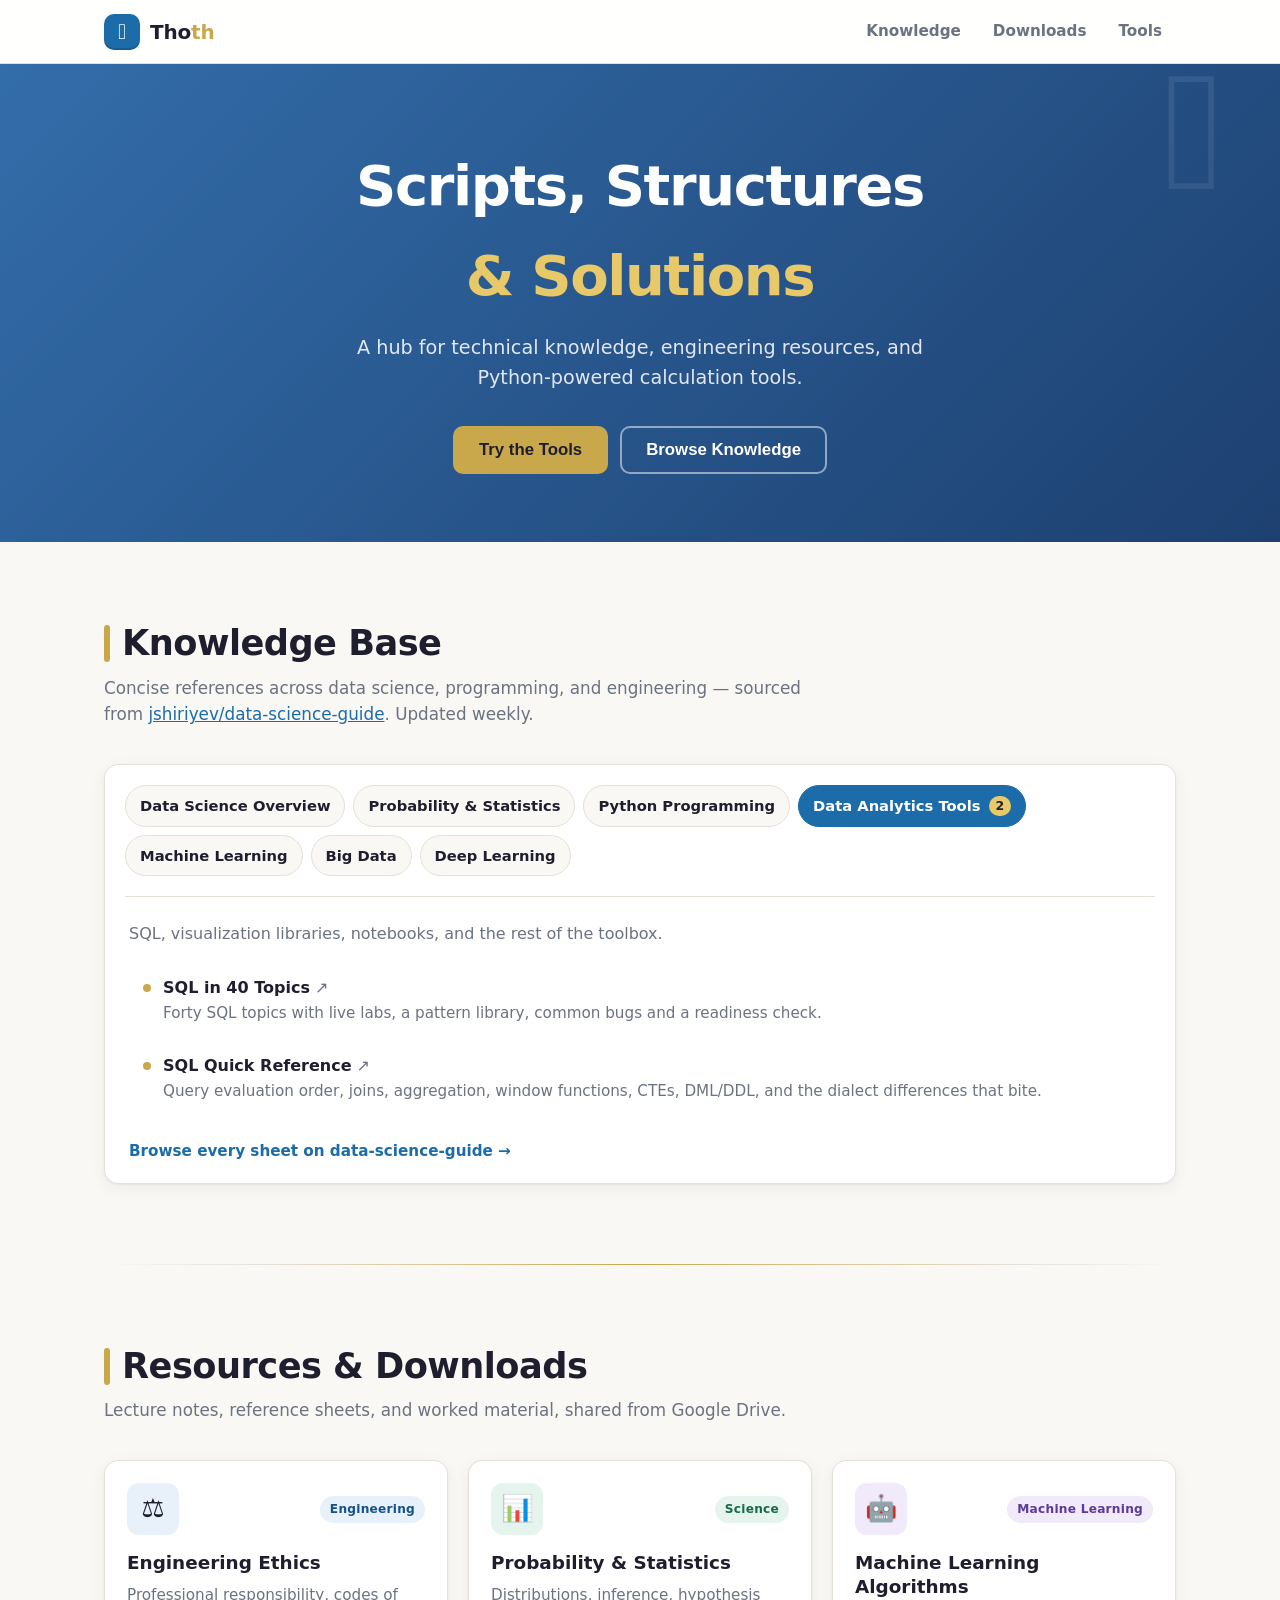
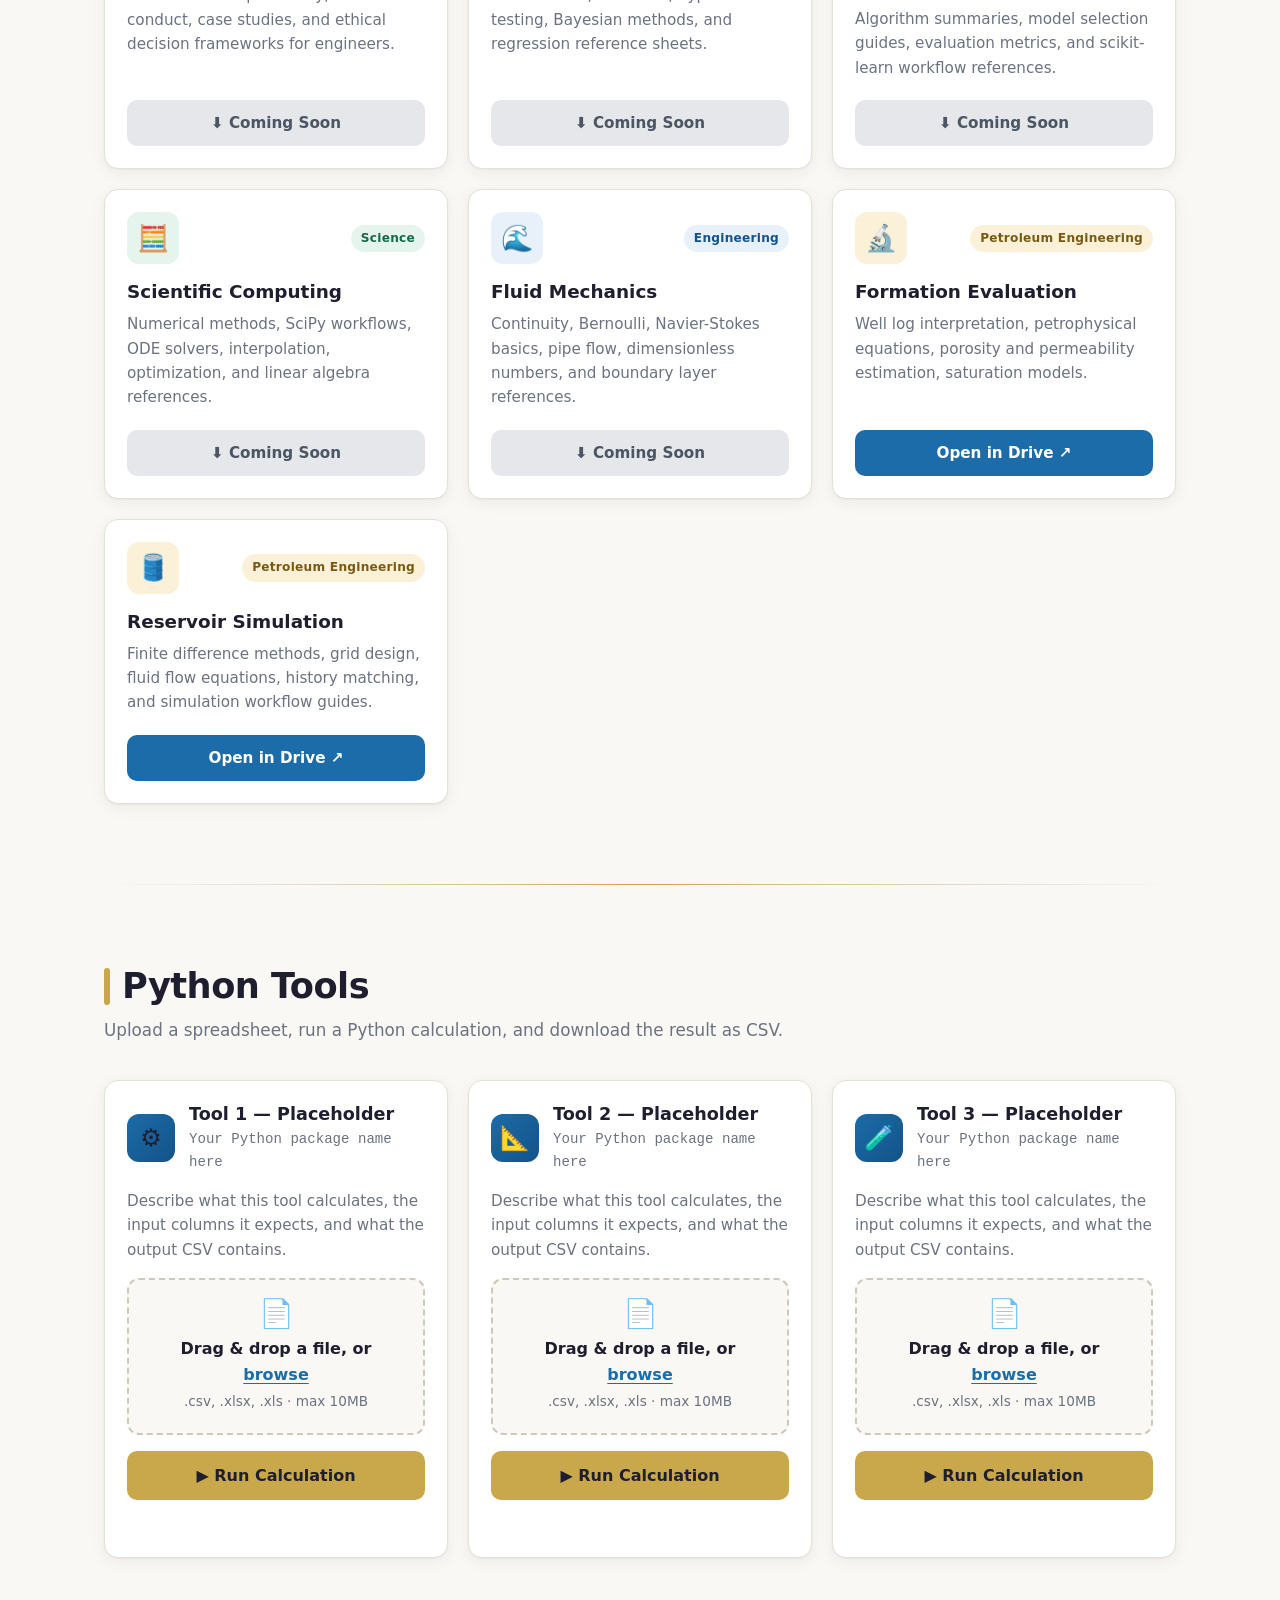
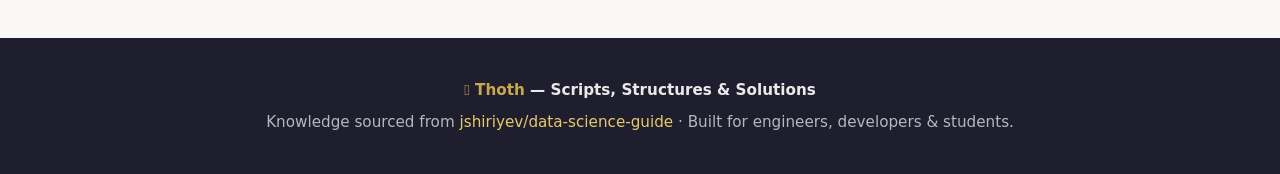
==== commit adf7a39b: "updated" ====
--- a/index.html
+++ b/index.html
@@ -91,25 +91,26 @@
   /* ── Hero ───────────────────────────────────────────────────── */
   .hero {
     position: relative; overflow: hidden;
-    background: linear-gradient(135deg, var(--blue) 0%, var(--blue-dark) 55%, #0e3d6b 100%);
-    color: #fff;
-    padding: 104px 0 96px;
+    background: linear-gradient(135deg, #336DAA 0%, #1D4070 100%);
+    color: #fff; text-align: center;
+    padding: 88px 0 68px;
   }
   .hero-glyph {
-    position: absolute; top: -.12em; right: -.08em;
-    font-size: clamp(12rem, 32vw, 26rem);
+    position: absolute; top: -.095em; right: 4.3vw;
+    font-size: clamp(9rem, 13.2vw, 15rem);
     color: #fff; opacity: .08;
     pointer-events: none; user-select: none;
   }
   .hero .container { position: relative; }
   .hero h1 {
-    margin: 0 0 20px;
-    font-size: clamp(2.4rem, 6.2vw, 4.25rem);
-    line-height: 1.06; font-weight: 800; letter-spacing: -.025em;
-  }
-  .hero h1 .accent { color: var(--gold-light); }
-  .hero p { margin: 0 0 36px; max-width: 580px; font-size: clamp(1.05rem, 2vw, 1.2rem); color: rgba(255, 255, 255, .86); }
-  .hero-actions { display: flex; flex-wrap: wrap; gap: 12px; }
+    margin: 0 0 24px;
+    font-size: clamp(2.2rem, 5vw, 3.5rem);
+    line-height: 1.2; font-weight: 800; letter-spacing: -.025em;
+  }
+  .hero h1 .accent { display: block; margin-top: .4em; color: var(--gold-light); }
+  .hero p { margin: 0 auto 32px; max-width: 580px; font-size: clamp(1.05rem, 2vw, 1.2rem); color: rgba(255, 255, 255, .86); }
+  .hero-actions { display: flex; flex-wrap: wrap; justify-content: center; gap: 12px; }
+  .hero-actions .btn { padding: 12px 24px; font-family: Arial, "Helvetica Neue", Helvetica, sans-serif; font-size: 1.05rem; }
 
   .btn {
     display: inline-flex; align-items: center; justify-content: center; gap: 8px;
@@ -120,7 +121,7 @@
   }
   .btn-gold { background: var(--gold); color: var(--text); border-color: var(--gold); }
   .btn-gold:hover { background: var(--gold-light); border-color: var(--gold-light); color: var(--text); transform: translateY(-1px); }
-  .btn-ghost { background: transparent; color: #fff; border-color: rgba(255, 255, 255, .85); }
+  .btn-ghost { background: transparent; color: #fff; border-color: rgba(255, 255, 255, .5); }
   .btn-ghost:hover { background: rgba(255, 255, 255, .12); color: #fff; border-color: #fff; }
 
   /* ── Sections ───────────────────────────────────────────────── */
@@ -322,7 +323,7 @@
 <header class="hero" id="top">
   <span class="hero-glyph glyph" aria-hidden="true">𓂀</span>
   <div class="container">
-    <h1>Scripts, Structures<br><span class="accent">&amp; Solutions</span></h1>
+    <h1>Scripts, Structures <span class="accent">&amp; Solutions</span></h1>
     <p>A hub for technical knowledge, engineering resources, and Python-powered calculation tools.</p>
     <div class="hero-actions">
       <a class="btn btn-gold" href="#tools">Try the Tools</a>
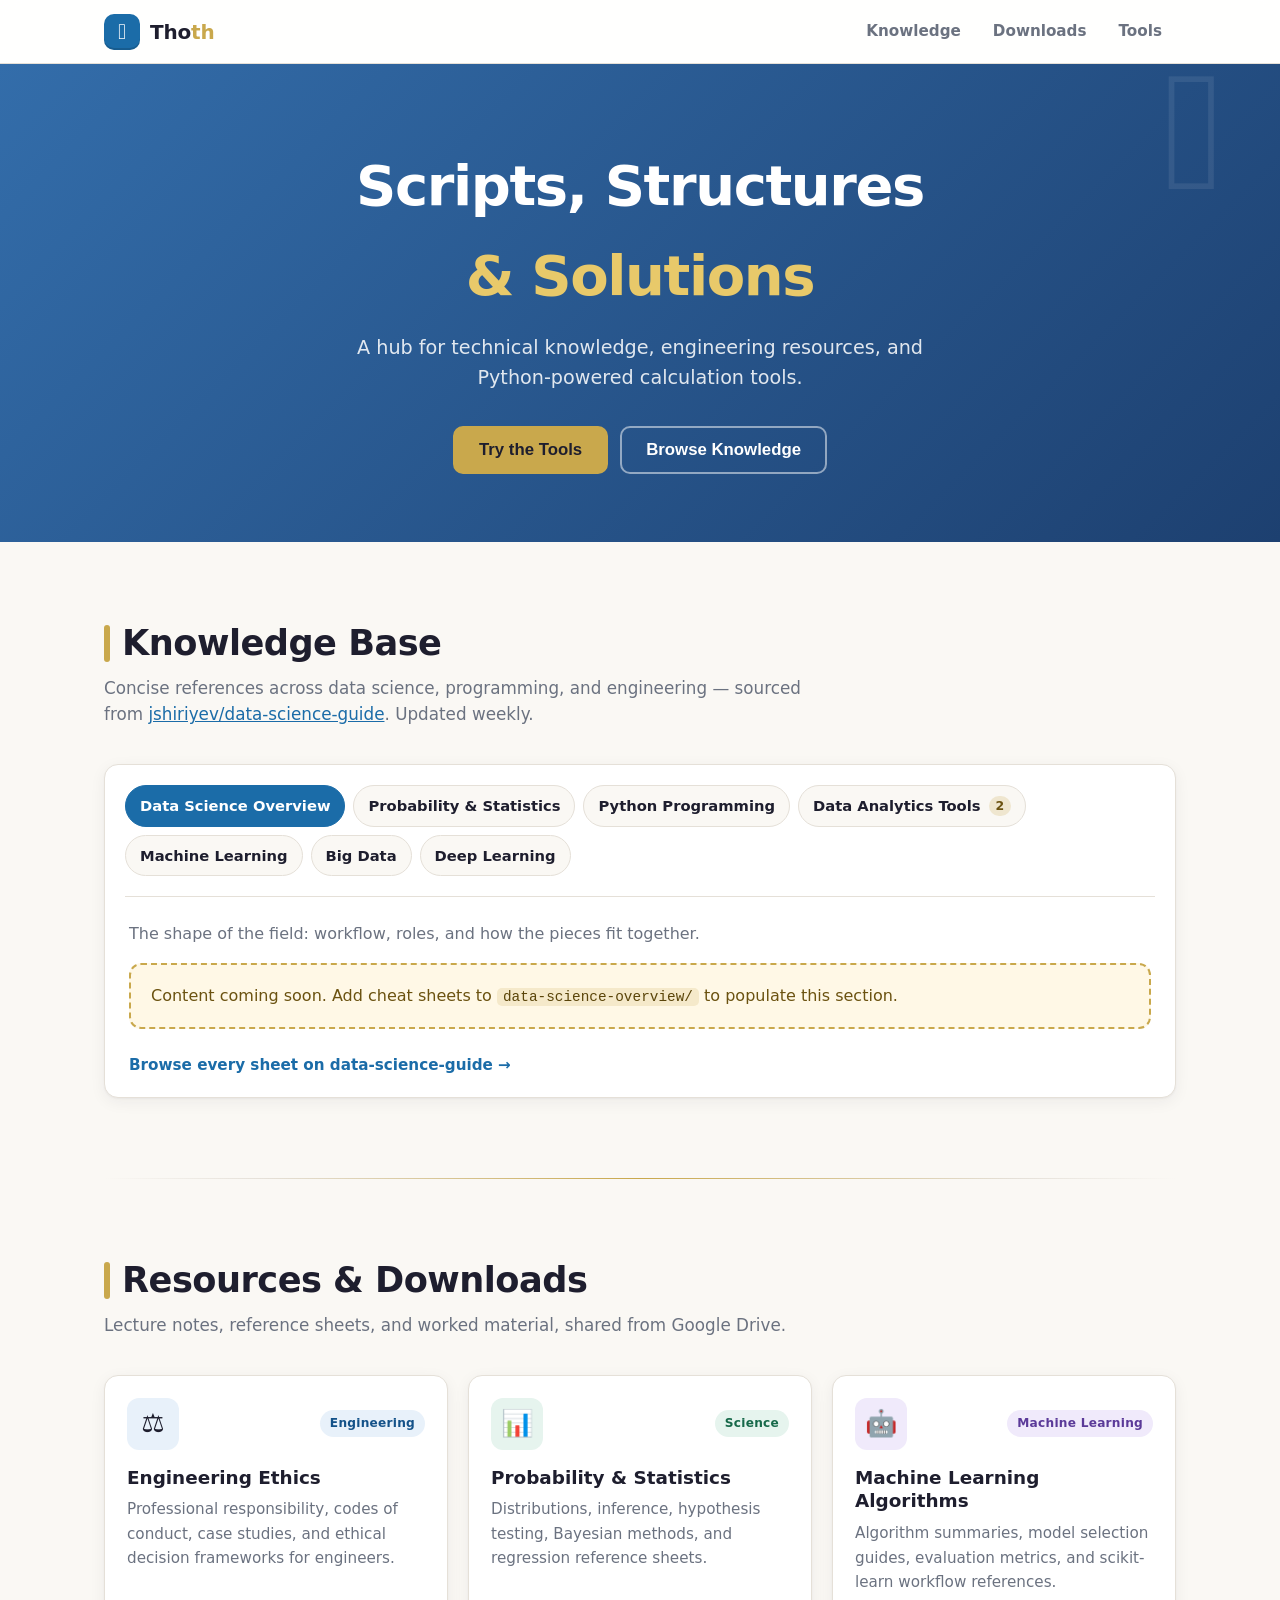
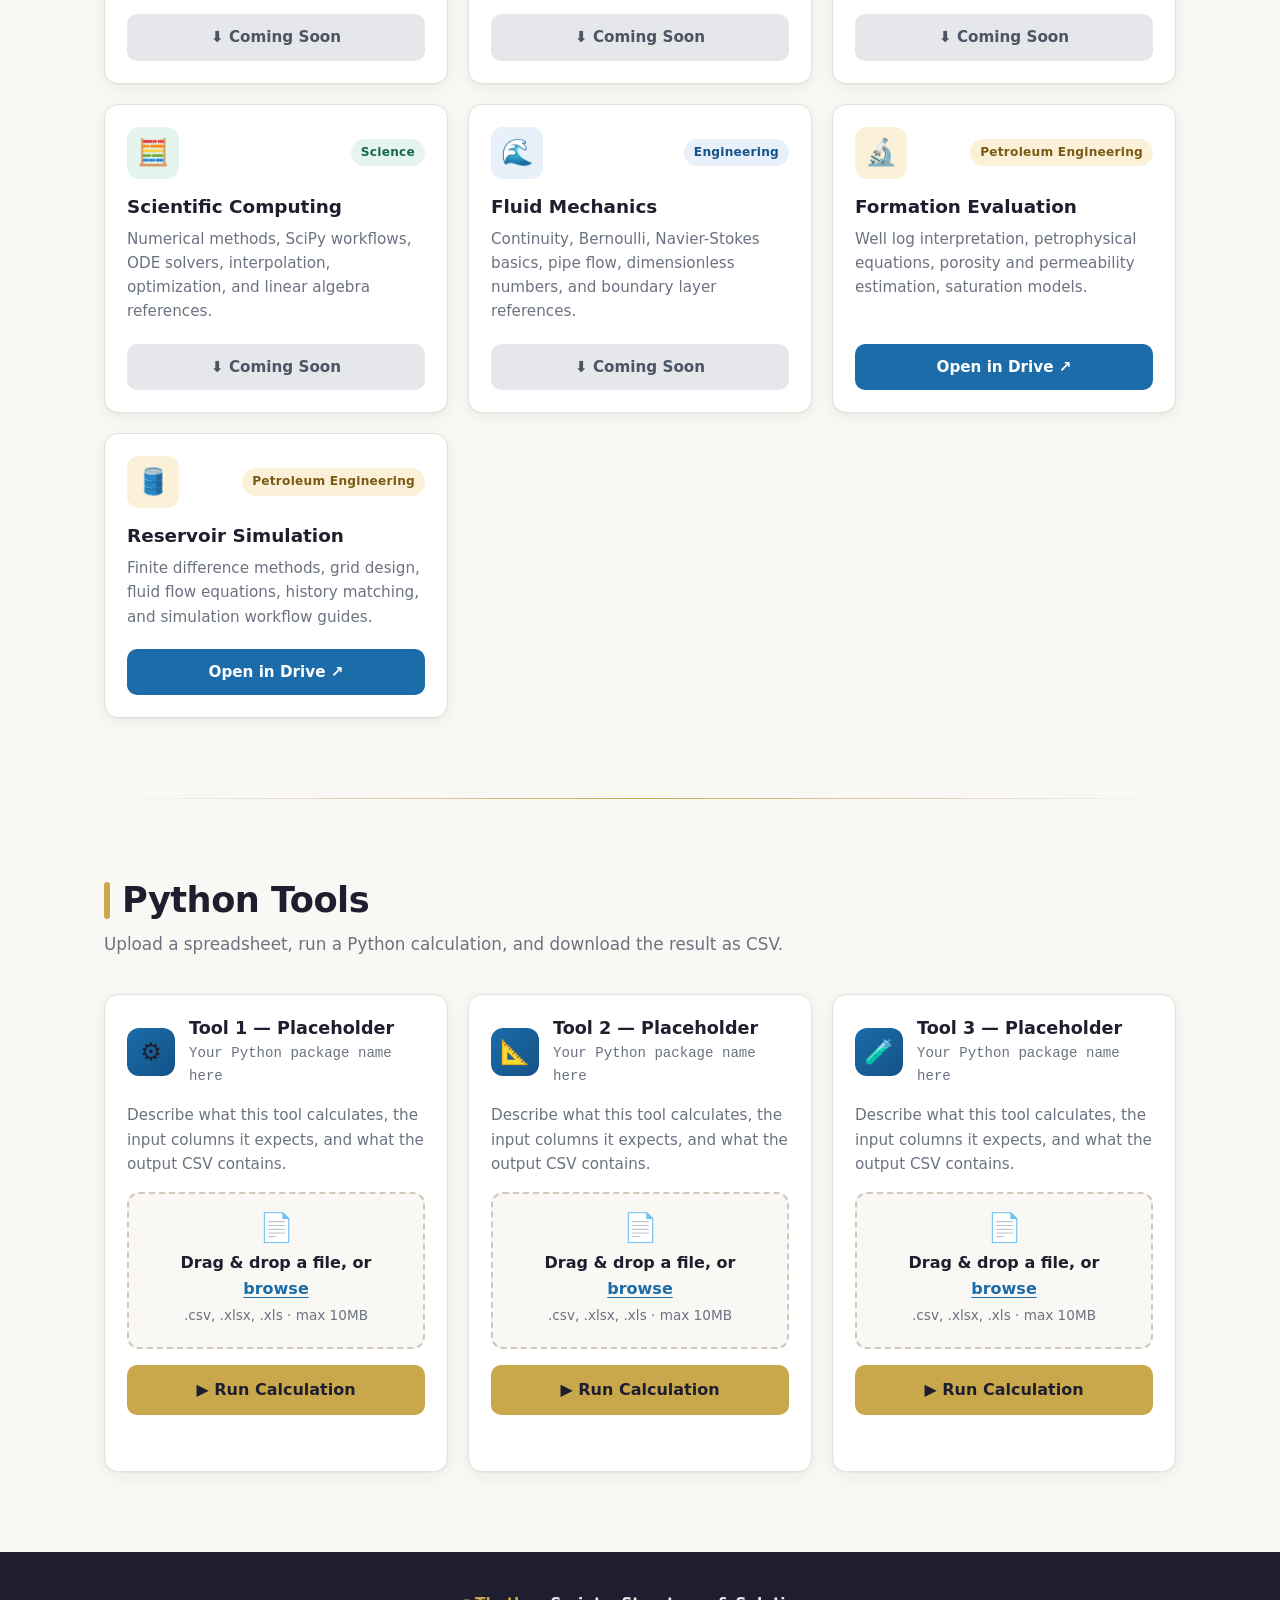
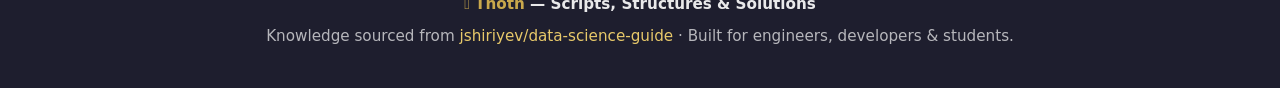
==== commit 29e71828: "changed the default highlight to data science overview in the knowledge base." ====
--- a/index.html
+++ b/index.html
@@ -683,8 +683,7 @@
   function renderKnowledge(catalog) {
     var subjects = normalise(catalog);
     if (!subjects.some(function (s) { return s.id === activeId; })) {
-      var firstWithSheets = subjects.filter(function (s) { return s.sheets.length; })[0];
-      activeId = (firstWithSheets || subjects[0]).id;
+      activeId = subjects[0].id;
     }
 
     tabsEl.textContent = '';
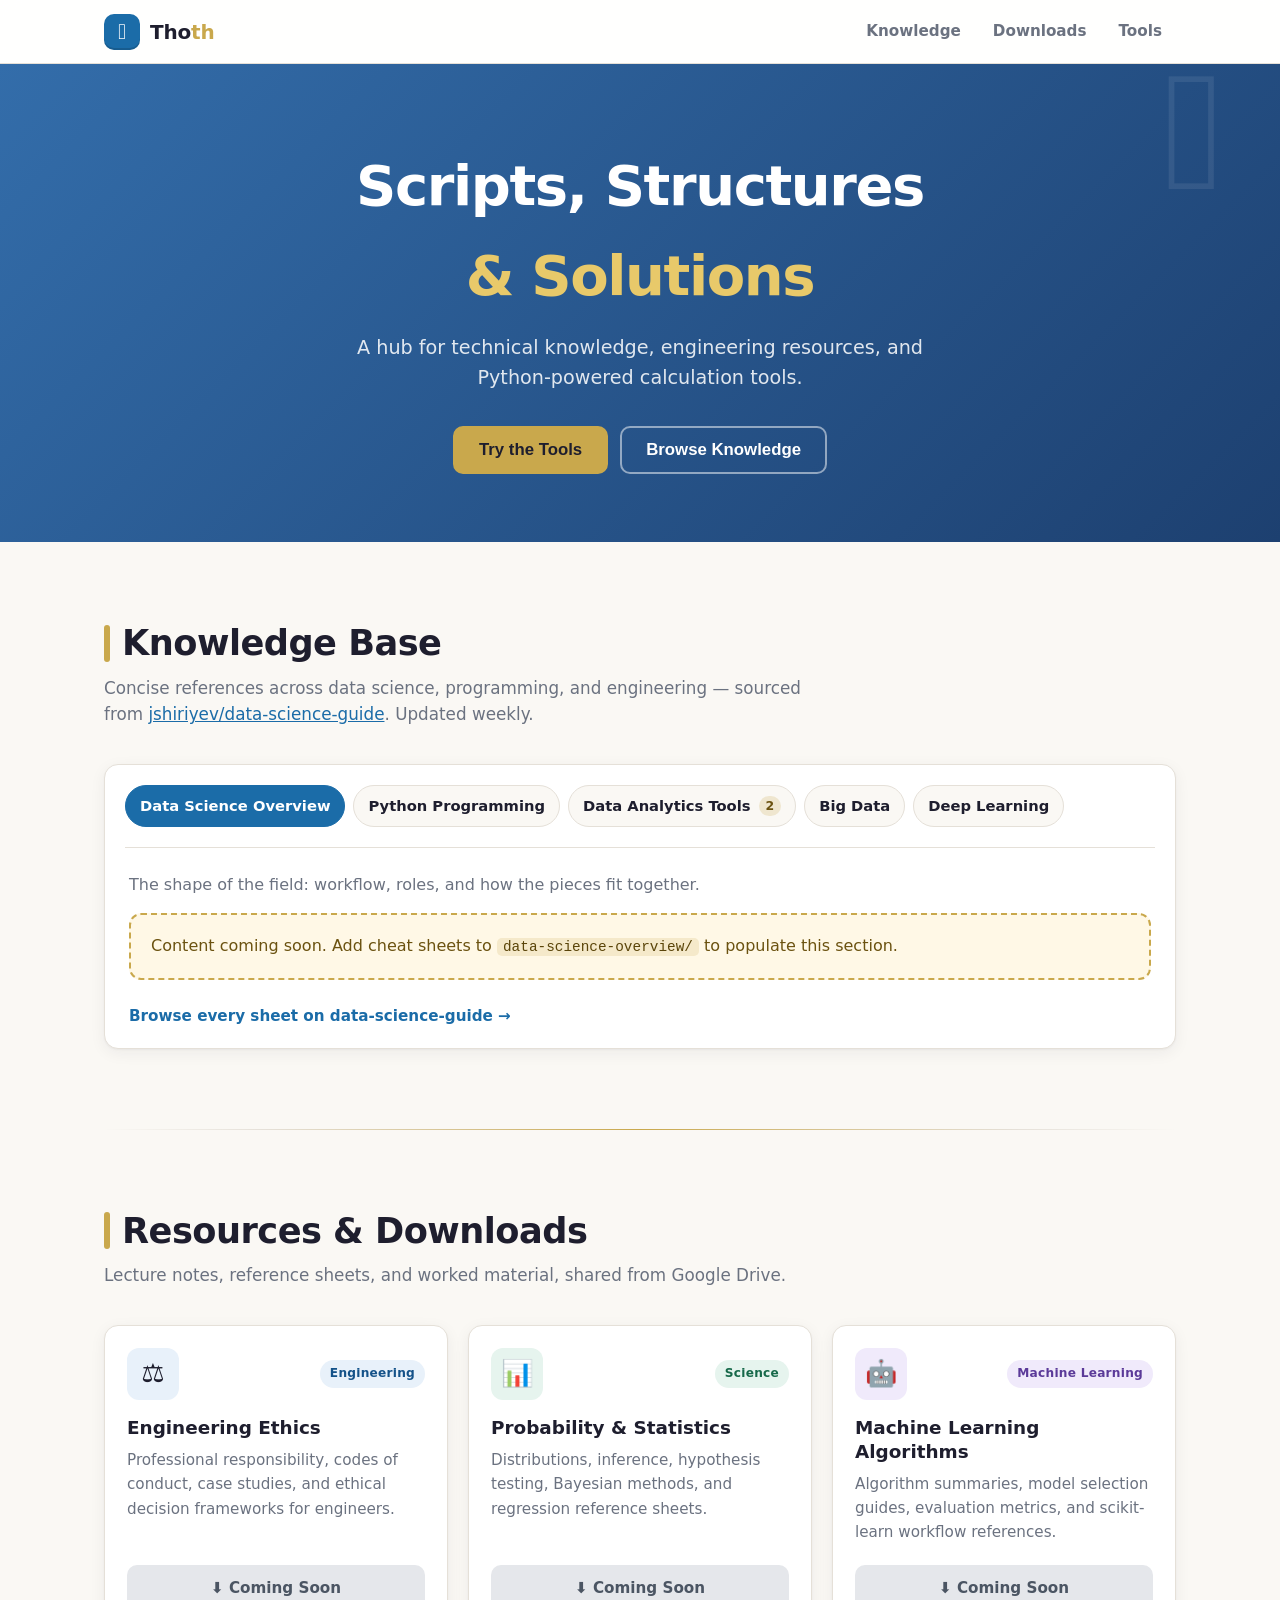
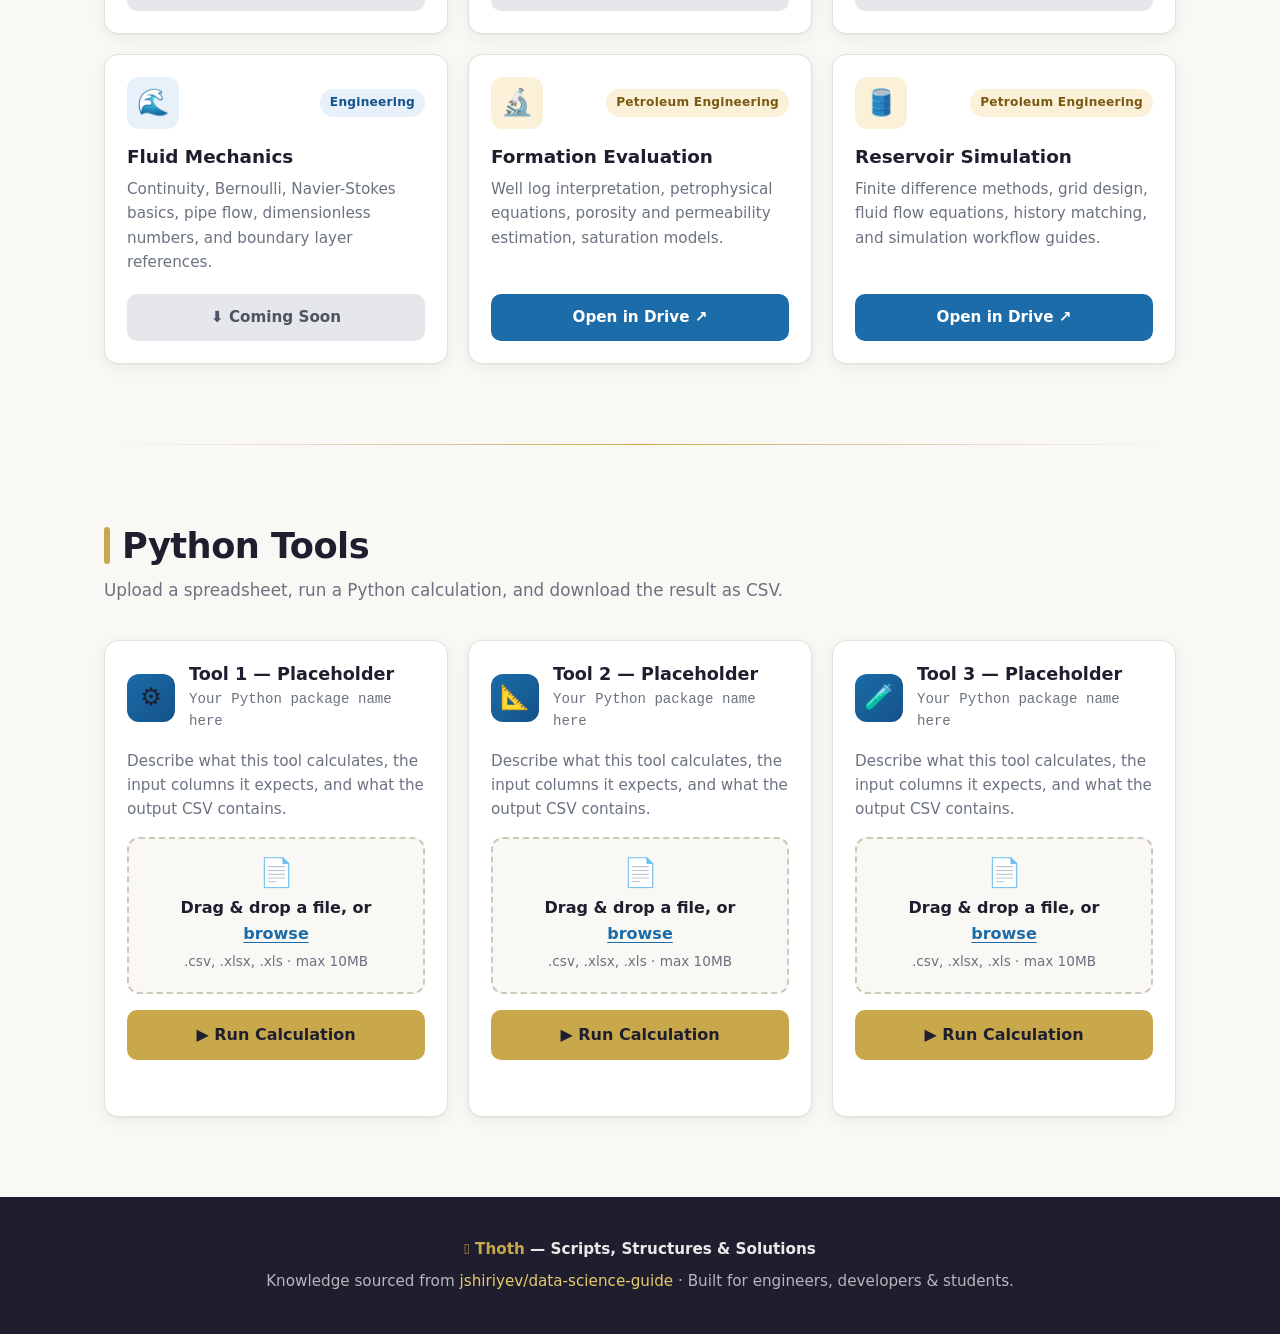
==== commit 2e9afa7d: "changed the content" ====
--- a/index.html
+++ b/index.html
@@ -5,7 +5,7 @@
 <meta name="viewport" content="width=device-width, initial-scale=1">
 <meta name="color-scheme" content="light">
 <meta name="theme-color" content="#1B6CA8">
-<title>Thoth — Scripts, Structures &amp; Solutions</title>
+<title>Thoth &middot; Scripts, Structures &amp; Solutions</title>
 <meta name="description" content="A hub for technical knowledge, engineering resources, and Python-powered calculation tools.">
 <link rel="icon" href="data:image/svg+xml,%3Csvg xmlns='http://www.w3.org/2000/svg' viewBox='0 0 64 64'%3E%3Crect width='64' height='64' rx='14' fill='%231B6CA8'/%3E%3Ctext x='32' y='45' font-family='Georgia,serif' font-size='38' font-weight='700' text-anchor='middle' fill='%23e8c96a'%3ET%3C/text%3E%3C/svg%3E">
 <style>
@@ -308,7 +308,7 @@
 
 <nav class="nav" aria-label="Primary">
   <div class="container">
-    <a class="brand" href="#top" aria-label="Thoth — back to top">
+    <a class="brand" href="#top" aria-label="Thoth - back to top">
       <span class="brand-mark glyph" aria-hidden="true">𓅓</span>
       <span class="brand-name">Tho<span>th</span></span>
     </a>
@@ -404,17 +404,6 @@
 
         <article class="res-card card-surface">
           <div class="res-top">
-            <div class="res-icon tone-sci" aria-hidden="true">🧮</div>
-            <span class="badge tone-sci">Science</span>
-          </div>
-          <h3>Scientific Computing</h3>
-          <p>Numerical methods, SciPy workflows, ODE solvers, interpolation, optimization, and linear algebra references.</p>
-          <!-- Drive: Lectures/SE01_Scientific_Computing (private) -->
-          <a class="btn-dl is-disabled" href="#" aria-disabled="true" tabindex="-1">⬇ Coming Soon</a>
-        </article>
-
-        <article class="res-card card-surface">
-          <div class="res-top">
             <div class="res-icon tone-eng" aria-hidden="true">🌊</div>
             <span class="badge tone-eng">Engineering</span>
           </div>
@@ -550,25 +539,24 @@
   // Tab order and labels. Folder ids must match data-science-guide's subject folders.
   var SUBJECTS = [
     { id: 'data-science-overview',       label: 'Data Science Overview' },
-    { id: 'probability-and-statistics',  label: 'Probability & Statistics' },
     { id: 'python-programming',          label: 'Python Programming' },
     { id: 'data-analytics-tools',        label: 'Data Analytics Tools' },
-    { id: 'machine-learning-algorithms', label: 'Machine Learning' },
     { id: 'big-data-principles',         label: 'Big Data' },
     { id: 'deep-learning-methods',       label: 'Deep Learning' }
   ];
+
+  // Subjects in data-science-guide's catalog that should not get a tab here.
+  var HIDDEN = ['probability-and-statistics', 'machine-learning-algorithms'];
 
   // Shown immediately and kept if the live catalog cannot be loaded.
   var SNAPSHOT = {
     subjects: [
       { id: 'data-science-overview', blurb: 'The shape of the field: workflow, roles, and how the pieces fit together.', sheets: [] },
-      { id: 'probability-and-statistics', blurb: 'Distributions, estimation, hypothesis testing, and inference.', sheets: [] },
       { id: 'python-programming', blurb: 'The language itself, plus the idioms that show up in analysis code.', sheets: [] },
       { id: 'data-analytics-tools', blurb: 'SQL, visualization libraries, notebooks, and the rest of the toolbox.', sheets: [
         { title: 'SQL in 40 Topics', blurb: 'Forty SQL topics with live labs, a pattern library, common bugs and a readiness check.', href: 'data-analytics-tools/SQL_Cheat_Sheet.html' },
         { title: 'SQL Quick Reference', blurb: 'Query evaluation order, joins, aggregation, window functions, CTEs, DML/DDL, and the dialect differences that bite.', href: 'data-analytics-tools/sql-quick-reference.html' }
       ] },
-      { id: 'machine-learning-algorithms', blurb: 'Supervised and unsupervised methods, training, and evaluation.', sheets: [] },
       { id: 'big-data-principles', blurb: 'Distributed storage and compute, and what changes at scale.', sheets: [] },
       { id: 'deep-learning-methods', blurb: 'Neural architectures, training dynamics, and where each one applies.', sheets: [] }
     ]
@@ -633,7 +621,7 @@
     });
     // A subject added to data-science-guide later still gets a tab, after the known ones.
     (catalog.subjects || []).forEach(function (s) {
-      if (!SUBJECTS.some(function (k) { return k.id === s.id; })) {
+      if (HIDDEN.indexOf(s.id) === -1 && !SUBJECTS.some(function (k) { return k.id === s.id; })) {
         list.push({ id: s.id, label: s.title || s.id, blurb: s.blurb || '', sheets: s.sheets || [] });
       }
     });
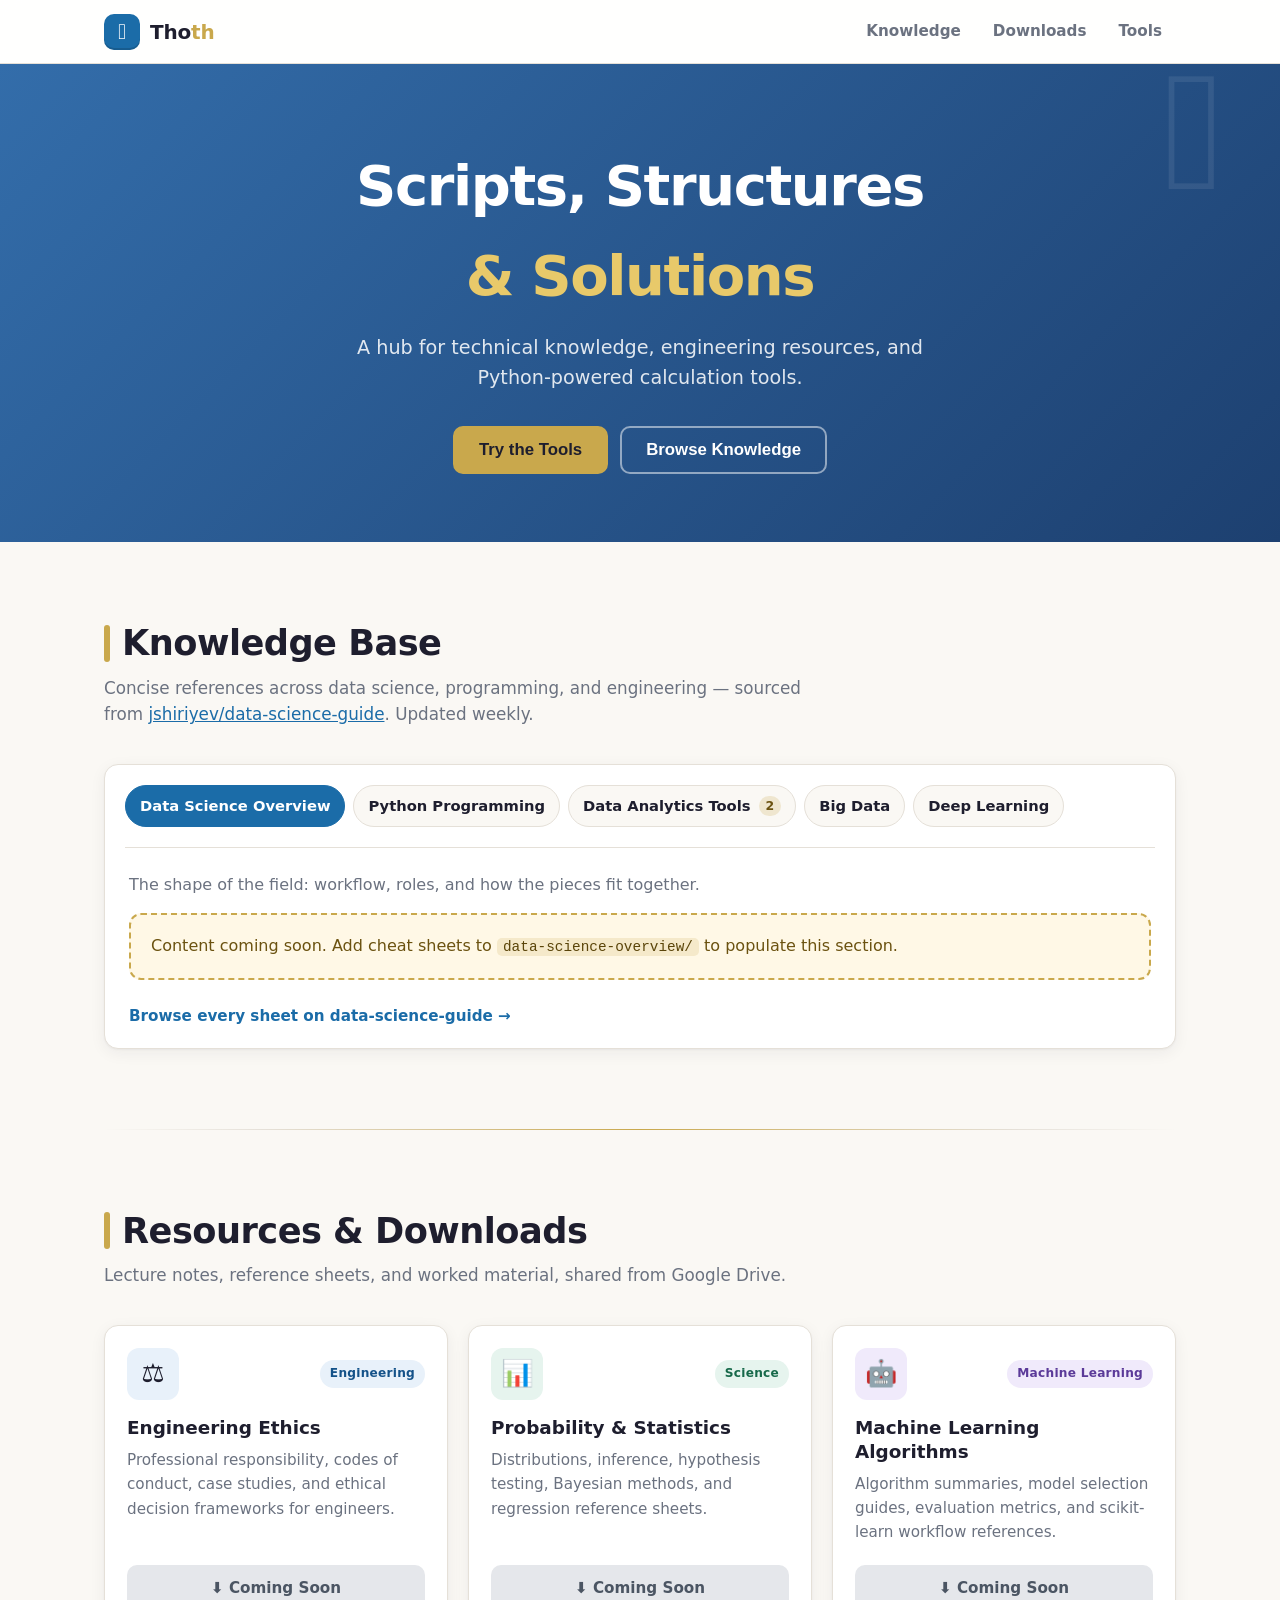
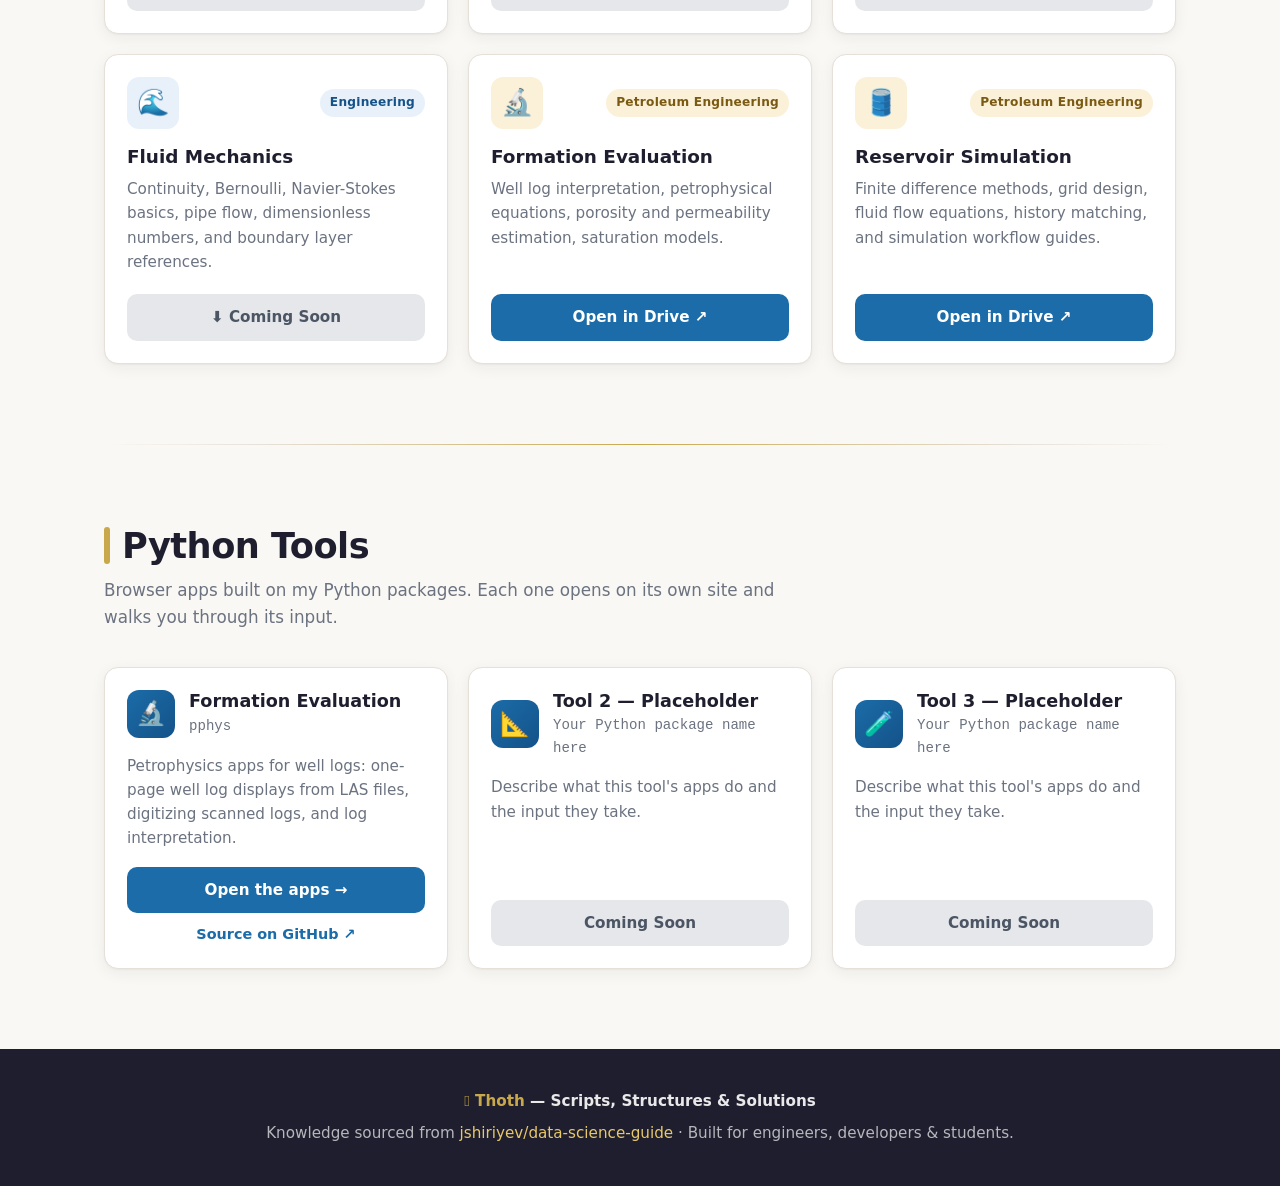
==== commit 249fcc3a: "Frontend is ready!" ====
--- a/index.html
+++ b/index.html
@@ -245,35 +245,9 @@
   .tool-sub { margin: 2px 0 0; color: var(--muted); font-size: .88rem; font-family: var(--font-mono); }
   .tool-desc { margin: 0; color: var(--muted); font-size: .95rem; }
 
-  .dropzone {
-    display: flex; flex-direction: column; align-items: center; justify-content: center; gap: 4px;
-    min-height: 148px; padding: 20px 16px; border-radius: 12px;
-    border: 2px dashed #CFC8BB; background: var(--bg);
-    text-align: center; cursor: pointer;
-    transition: border-color .15s, background-color .15s;
-  }
-  .dropzone:hover, .dropzone.is-over { border-color: var(--blue); background: #EEF5FB; }
-  .dropzone.has-file { border-style: solid; border-color: var(--gold); background: #FFFBF0; }
-  .dz-icon { font-size: 28px; line-height: 1; margin-bottom: 4px; }
-  .dz-main { font-weight: 600; }
-  .dz-main u { color: var(--blue); text-underline-offset: 3px; }
-  .dz-hint { color: var(--muted); font-size: .85rem; }
-  .dz-file { margin-top: 6px; max-width: 100%; font-weight: 700; color: var(--text); word-break: break-all; }
-
-  .btn-run {
-    width: 100%; padding: 12px 16px; border-radius: 10px; border: 0;
-    background: var(--gold); color: var(--text);
-    font: inherit; font-weight: 700; cursor: pointer;
-    transition: background-color .15s;
-  }
-  .btn-run:hover { background: var(--gold-light); }
-  .btn-run:disabled { opacity: .65; cursor: progress; }
-
-  .tool-status { min-height: 1.5em; margin-top: -4px; font-size: .92rem; font-weight: 600; }
-  .tool-status.is-warn  { color: #92400E; }
-  .tool-status.is-error { color: #B42318; }
-  .tool-status.is-ok    { color: #17694A; }
-  .tool-status.is-busy  { color: var(--blue); }
+  .tool-card .btn-dl { margin-top: auto; }
+  .tool-src { align-self: center; margin-top: -6px; font-size: .9rem; font-weight: 600; text-decoration: none; }
+  .tool-src:hover { text-decoration: underline; }
 
   /* ── Footer ─────────────────────────────────────────────────── */
   .footer { background: var(--text); color: rgba(255, 255, 255, .68); padding: 40px 0; text-align: center; font-size: .95rem; }
@@ -442,36 +416,32 @@
   <hr class="divider">
 
   <!-- ── Section 3 — Python Tools ───────────────────────────────
-       Each card POSTs its file to API_BASE + /toolN/run (see the script below). -->
+       Each card links to a repo's own GitHub Pages site, where its browser apps
+       take the input files. To publish a "Coming Soon" card: set the button href
+       to the site, remove the is-disabled class and aria-disabled/tabindex,
+       change the label, and add a tool-src link to the repo. -->
   <section class="section" id="tools" aria-labelledby="tools-title">
     <div class="container">
       <div class="section-head">
         <h2 id="tools-title">Python Tools</h2>
-        <p>Upload a spreadsheet, run a Python calculation, and download the result as CSV.</p>
+        <p>Browser apps built on my Python packages. Each one opens on its own site and walks you through its input.</p>
       </div>
       <div class="grid grid-tools">
 
-        <article class="tool-card card-surface" data-tool="1">
+        <article class="tool-card card-surface">
           <header class="tool-head">
-            <div class="tool-icon" aria-hidden="true">⚙️</div>
+            <div class="tool-icon" aria-hidden="true">🔬</div>
             <div>
-              <h3>Tool 1 — Placeholder</h3>
-              <p class="tool-sub">Your Python package name here</p>
+              <h3>Formation Evaluation</h3>
+              <p class="tool-sub">pphys</p>
             </div>
           </header>
-          <p class="tool-desc">Describe what this tool calculates, the input columns it expects, and what the output CSV contains.</p>
-          <div class="dropzone" role="button" tabindex="0" aria-label="Choose a data file for Tool 1">
-            <span class="dz-icon" aria-hidden="true">📄</span>
-            <span class="dz-main">Drag &amp; drop a file, or <u>browse</u></span>
-            <span class="dz-hint">.csv, .xlsx, .xls · max 10MB</span>
-            <span class="dz-file" hidden></span>
-          </div>
-          <input type="file" accept=".csv,.xlsx,.xls" hidden>
-          <button class="btn-run" type="button">▶ Run Calculation</button>
-          <div class="tool-status" role="status" aria-live="polite"></div>
-        </article>
-
-        <article class="tool-card card-surface" data-tool="2">
+          <p class="tool-desc">Petrophysics apps for well logs: one-page well log displays from LAS files, digitizing scanned logs, and log interpretation.</p>
+          <a class="btn-dl" href="https://jshiriyev.github.io/formation-evaluation/">Open the apps →</a>
+          <a class="tool-src" href="https://github.com/jshiriyev/formation-evaluation" target="_blank" rel="noopener">Source on GitHub ↗</a>
+        </article>
+
+        <article class="tool-card card-surface">
           <header class="tool-head">
             <div class="tool-icon" aria-hidden="true">📐</div>
             <div>
@@ -479,19 +449,11 @@
               <p class="tool-sub">Your Python package name here</p>
             </div>
           </header>
-          <p class="tool-desc">Describe what this tool calculates, the input columns it expects, and what the output CSV contains.</p>
-          <div class="dropzone" role="button" tabindex="0" aria-label="Choose a data file for Tool 2">
-            <span class="dz-icon" aria-hidden="true">📄</span>
-            <span class="dz-main">Drag &amp; drop a file, or <u>browse</u></span>
-            <span class="dz-hint">.csv, .xlsx, .xls · max 10MB</span>
-            <span class="dz-file" hidden></span>
-          </div>
-          <input type="file" accept=".csv,.xlsx,.xls" hidden>
-          <button class="btn-run" type="button">▶ Run Calculation</button>
-          <div class="tool-status" role="status" aria-live="polite"></div>
-        </article>
-
-        <article class="tool-card card-surface" data-tool="3">
+          <p class="tool-desc">Describe what this tool's apps do and the input they take.</p>
+          <a class="btn-dl is-disabled" href="#" aria-disabled="true" tabindex="-1">Coming Soon</a>
+        </article>
+
+        <article class="tool-card card-surface">
           <header class="tool-head">
             <div class="tool-icon" aria-hidden="true">🧪</div>
             <div>
@@ -499,16 +461,8 @@
               <p class="tool-sub">Your Python package name here</p>
             </div>
           </header>
-          <p class="tool-desc">Describe what this tool calculates, the input columns it expects, and what the output CSV contains.</p>
-          <div class="dropzone" role="button" tabindex="0" aria-label="Choose a data file for Tool 3">
-            <span class="dz-icon" aria-hidden="true">📄</span>
-            <span class="dz-main">Drag &amp; drop a file, or <u>browse</u></span>
-            <span class="dz-hint">.csv, .xlsx, .xls · max 10MB</span>
-            <span class="dz-file" hidden></span>
-          </div>
-          <input type="file" accept=".csv,.xlsx,.xls" hidden>
-          <button class="btn-run" type="button">▶ Run Calculation</button>
-          <div class="tool-status" role="status" aria-live="polite"></div>
+          <p class="tool-desc">Describe what this tool's apps do and the input they take.</p>
+          <a class="btn-dl is-disabled" href="#" aria-disabled="true" tabindex="-1">Coming Soon</a>
         </article>
 
       </div>
@@ -531,10 +485,6 @@
   // ── Configuration ──────────────────────────────────────────────
   // Published data-science-guide site; its data/catalog.js lists every sheet.
   var DSG_BASE = 'https://jshiriyev.github.io/data-science-guide/';
-  // FastAPI backend for the Python tools. Swap for the deployed URL later.
-  var API_BASE = 'http://localhost:8000';
-  var MAX_BYTES = 10 * 1024 * 1024;
-  var ALLOWED_EXT = ['.csv', '.xlsx', '.xls'];
 
   // Tab order and labels. Folder ids must match data-science-guide's subject folders.
   var SUBJECTS = [
@@ -720,116 +670,9 @@
   };
   document.head.appendChild(catalogScript);
 
-  // ── Downloads: inert placeholder buttons ───────────────────────
+  // ── Downloads and tools: inert "Coming Soon" buttons ───────────
   document.querySelectorAll('.btn-dl.is-disabled').forEach(function (a) {
     a.addEventListener('click', function (e) { e.preventDefault(); });
-  });
-
-  // ── Python tools ───────────────────────────────────────────────
-  // Stop a file dropped just outside a drop zone from navigating away from the page.
-  ['dragover', 'drop'].forEach(function (type) {
-    window.addEventListener(type, function (e) { e.preventDefault(); });
-  });
-
-  function extOf(name) {
-    var dot = name.lastIndexOf('.');
-    return dot === -1 ? '' : name.slice(dot).toLowerCase();
-  }
-
-  function formatSize(bytes) {
-    return bytes < 1024 * 1024 ? Math.max(1, Math.round(bytes / 1024)) + ' KB' : (bytes / (1024 * 1024)).toFixed(1) + ' MB';
-  }
-
-  document.querySelectorAll('.tool-card').forEach(function (card) {
-    var n = card.dataset.tool;
-    var zone = card.querySelector('.dropzone');
-    var input = card.querySelector('input[type="file"]');
-    var fileLabel = card.querySelector('.dz-file');
-    var button = card.querySelector('.btn-run');
-    var status = card.querySelector('.tool-status');
-    var selected = null;
-
-    input.setAttribute('aria-label', 'Data file for Tool ' + n);
-
-    function setStatus(text, kind) {
-      status.textContent = text;
-      status.className = 'tool-status' + (kind ? ' is-' + kind : '');
-    }
-
-    function pick(file) {
-      if (!file) return;
-      if (ALLOWED_EXT.indexOf(extOf(file.name)) === -1) {
-        setStatus('⚠️ Unsupported file type. Use .csv, .xlsx or .xls.', 'warn');
-        return;
-      }
-      if (file.size > MAX_BYTES) {
-        setStatus('⚠️ File is ' + formatSize(file.size) + '. The limit is 10MB.', 'warn');
-        return;
-      }
-      selected = file;
-      zone.classList.add('has-file');
-      fileLabel.hidden = false;
-      fileLabel.textContent = file.name + ' (' + formatSize(file.size) + ')';
-      setStatus('', null);
-    }
-
-    zone.addEventListener('click', function () { input.click(); });
-    zone.addEventListener('keydown', function (e) {
-      if (e.key === 'Enter' || e.key === ' ') { e.preventDefault(); input.click(); }
-    });
-    input.addEventListener('change', function () {
-      pick(input.files[0]);
-      input.value = '';
-    });
-
-    zone.addEventListener('dragenter', function (e) { e.preventDefault(); zone.classList.add('is-over'); });
-    zone.addEventListener('dragover', function (e) { e.preventDefault(); zone.classList.add('is-over'); });
-    zone.addEventListener('dragleave', function (e) {
-      if (!zone.contains(e.relatedTarget)) zone.classList.remove('is-over');
-    });
-    zone.addEventListener('drop', function (e) {
-      e.preventDefault();
-      zone.classList.remove('is-over');
-      if (e.dataTransfer && e.dataTransfer.files.length) pick(e.dataTransfer.files[0]);
-    });
-
-    button.addEventListener('click', function () {
-      if (!selected) {
-        setStatus('⚠️ Please choose a file first.', 'warn');
-        return;
-      }
-
-      var form = new FormData();
-      form.append('file', selected, selected.name);
-
-      button.disabled = true;
-      setStatus('⏳ Running calculation…', 'busy');
-
-      fetch(API_BASE + '/tool' + n + '/run', { method: 'POST', body: form })
-        .then(function (res) {
-          if (!res.ok) {
-            var err = new Error('HTTP ' + res.status);
-            err.httpStatus = res.status;
-            throw err;
-          }
-          return res.blob();
-        })
-        .then(function (blob) {
-          var name = 'tool' + n + '_output.csv';
-          var url = URL.createObjectURL(blob);
-          var a = el('a', { href: url, download: name });
-          document.body.appendChild(a);
-          a.click();
-          a.remove();
-          setTimeout(function () { URL.revokeObjectURL(url); }, 1000);
-          setStatus('✅ Done. ' + name + ' downloaded.', 'ok');
-        })
-        .catch(function (err) {
-          if (err.httpStatus) setStatus('❌ The backend returned an error (HTTP ' + err.httpStatus + ').', 'error');
-          else setStatus('❌ Could not reach backend. Is FastAPI running?', 'error');
-        })
-        .then(function () { button.disabled = false; });
-    });
   });
 })();
 </script>
